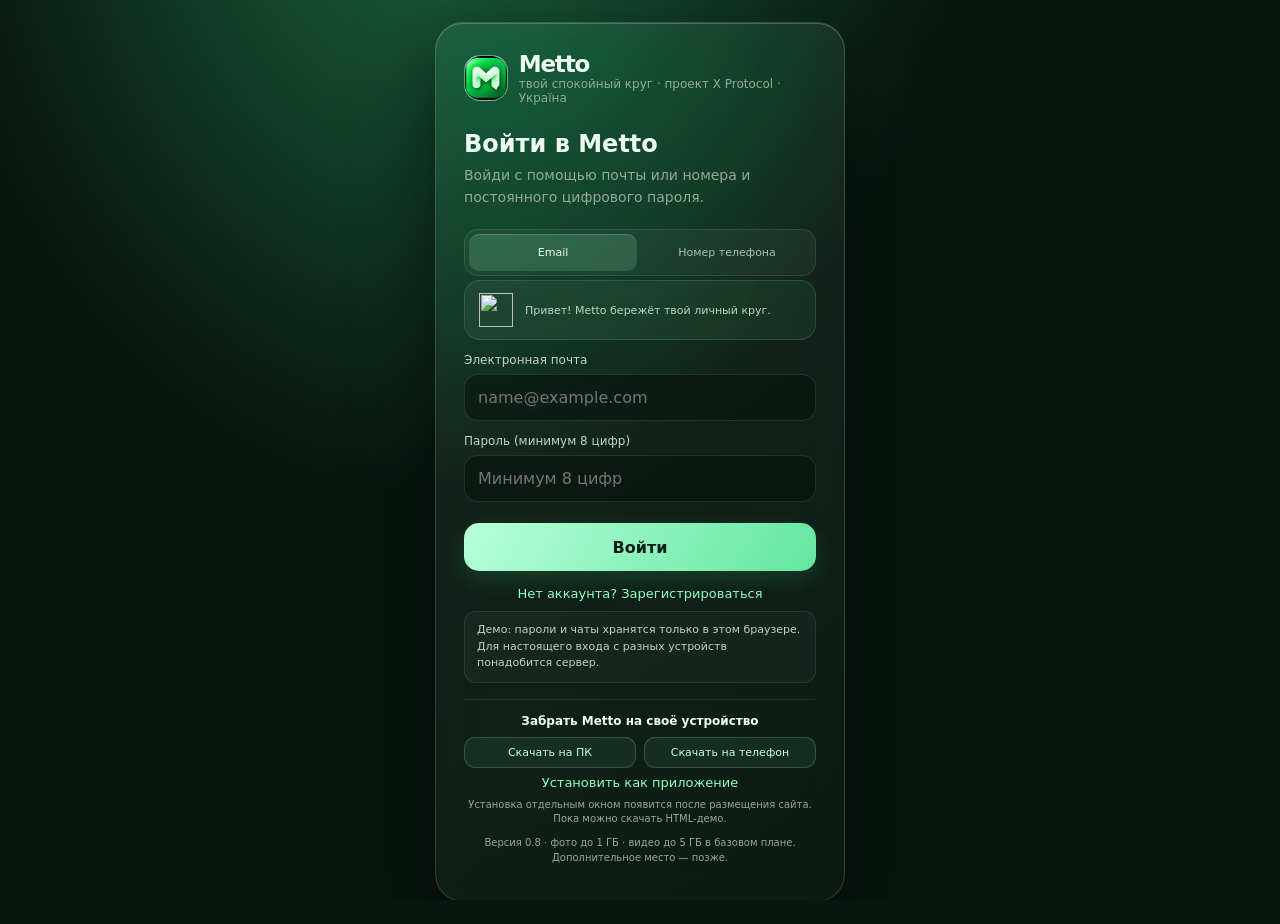
==== index.html @ 9882c4c6 "Rebrand Mello demo to Metto and add profile tools" ====
<!doctype html>
<html lang="ru"><head><meta charset="utf-8"><meta name="viewport" content="width=device-width,initial-scale=1,viewport-fit=cover"><meta name="theme-color" content="#09150f"><meta name="apple-mobile-web-app-capable" content="yes"><meta name="apple-mobile-web-app-title" content="Metto"><link rel="icon" type="image/svg+xml" href="./mello-icon.svg"><link rel="manifest" href="./mello.webmanifest"><title>Metto — прототип мессенджера</title>
<style>
:root{color-scheme:dark;--bg:#09150f;--panel:#111e19;--panel2:#17251f;--line:#ffffff16;--text:#effcf4;--muted:#93aa9a;--green:#8fffc0}*{box-sizing:border-box}body{margin:0;background:radial-gradient(ellipse at 35% -20%,#1b6845 0,transparent 44%),#09150f;color:var(--text);font-family:Inter,system-ui,-apple-system,"Segoe UI",sans-serif}button,input{font:inherit}button{color:inherit;cursor:pointer}.auth-wrap{min-height:100dvh;display:grid;place-items:center;padding:22px}.auth{width:min(100%,410px);padding:28px;border:1px solid #caffdf28;border-radius:28px;background:linear-gradient(145deg,#ffffff14,#ffffff06);box-shadow:0 25px 80px #0008,inset 0 1px #ffffff35;backdrop-filter:blur(25px)}.brand{display:flex;align-items:center;gap:11px;margin-bottom:25px}.logo{width:46px;height:46px;border-radius:16px;display:grid;place-items:center;color:#c9ffe1;font-size:25px;font-weight:900;background:linear-gradient(145deg,#a5ffd877,#196343);border:1px solid #c7ffe258;box-shadow:inset 0 1px #fff9}.brand b{font-size:23px;letter-spacing:-.05em}.brand small{display:block;color:var(--muted);font-size:12px}.auth h1{font-size:24px;margin:0 0 7px}.auth .intro{color:var(--muted);font-size:14px;line-height:1.55;margin:0 0 21px}.field{display:block;margin:13px 0}.field span{display:block;font-size:12px;color:#c0d4c7;margin-bottom:7px}.field input{width:100%;height:47px;border:1px solid #ffffff1b;border-radius:14px;background:#07110c88;padding:0 13px;color:var(--text);outline:none}.field input:focus{border-color:#8fffc078;box-shadow:0 0 0 3px #52d98e18}.primary{width:100%;height:48px;border:0;border-radius:15px;color:#082015;font-weight:750;background:linear-gradient(120deg,#b7ffda,#63e6a0);box-shadow:0 8px 22px #40d98729;margin-top:8px}.switch{border:0;background:none;color:var(--green);padding:15px 0 0;width:100%;font-size:13px}.demo-note{margin-top:17px;padding:12px;border:1px solid #ffffff12;border-radius:13px;background:#ffffff08;color:#9fb4a5;font-size:11px;line-height:1.5}.hidden{display:none!important}
.shell{width:min(100%,1380px);height:100dvh;margin:auto;display:grid;grid-template-columns:74px 340px minmax(300px,1fr);border-inline:1px solid #ffffff0b;background:#0b1712}.rail{display:flex;flex-direction:column;align-items:center;gap:10px;padding:18px 9px;border-right:1px solid var(--line);background:#0e1a15}.rail-logo{height:42px;width:42px;display:grid;place-items:center;border-radius:15px;color:#caffdf;font-size:22px;font-weight:900;background:linear-gradient(145deg,#b1ffdc59,#17603d);margin-bottom:14px}.rail-btn{width:54px;height:55px;display:grid;place-items:center;align-content:center;gap:3px;border:0;border-radius:15px;background:none;color:#82998b;font-size:20px}.rail-btn small{font-size:9px}.rail-btn.active,.rail-btn:hover{background:#b1ffdc16;color:#a9ffd0}.side{min-width:0;border-right:1px solid var(--line);display:flex;flex-direction:column;background:#111e19}.side-head{padding:18px 15px 10px;display:flex;align-items:center;justify-content:space-between}.side-head h1{font-size:20px;margin:0}.add{width:36px;height:36px;border-radius:12px;border:1px solid var(--line);background:#ffffff0b;font-size:21px;color:var(--green)}.search{margin:4px 14px 11px;height:43px;border-radius:14px;display:flex;align-items:center;gap:9px;padding:0 12px;background:#ffffff0b;border:1px solid #ffffff0d;color:#99b0a1}.search input{width:100%;border:0;outline:0;background:none;color:white;font-size:13px}.search input::placeholder{color:#84998b}.tabs{display:flex;padding:0 12px 9px;gap:4px}.tab{flex:1;border:0;border-radius:11px;background:transparent;color:#9bb0a2;padding:9px 4px;font-size:11px}.tab.active{background:#b1ffdc18;color:#c7ffe0;box-shadow:inset 0 1px #fff2}.chat-list{overflow:auto;padding:0 6px 14px;flex:1}.row{display:flex;align-items:center;gap:11px;min-height:69px;padding:8px;border-radius:14px;cursor:pointer;border:1px solid transparent}.row:hover{background:#ffffff09}.row.active{background:#1d4935;border-color:#ffffff0b}.avatar{flex:none;width:47px;height:47px;border-radius:50%;display:grid;place-items:center;font-size:22px;background:linear-gradient(140deg,var(--a),var(--b));box-shadow:inset 0 1px #ffffff66}.meta{min-width:0;flex:1}.titleline,.previewline{display:flex;justify-content:space-between;align-items:center;gap:5px}.title{font-size:13px;font-weight:680;white-space:nowrap;overflow:hidden;text-overflow:ellipsis}.time{font-size:10px;color:#899f90;flex:none}.preview{font-size:11px;color:#9bb0a2;white-space:nowrap;overflow:hidden;text-overflow:ellipsis;margin-top:5px}.badge{font-size:10px;font-weight:bold;border-radius:10px;padding:3px 6px;background:#6de6a1;color:#092016;flex:none}.pane{display:flex;flex-direction:column;min-width:0;background:radial-gradient(ellipse at 50% 0,#153a2b55,transparent 44%),#0b1712}.pane-head{height:67px;padding:0 19px;display:flex;align-items:center;justify-content:space-between;border-bottom:1px solid var(--line);background:#111e19bb}.conversation{display:flex;align-items:center;gap:11px;min-width:0}.conversation .avatar{width:39px;height:39px}.conversation strong{font-size:13px}.conversation small{display:block;margin-top:3px;color:var(--muted);font-size:11px}.head-actions{display:flex;gap:8px}.head-actions button,.back{width:35px;height:35px;border:0;border-radius:11px;background:#ffffff08;color:#b6c9bd}.back{display:none}.messages{flex:1;overflow:auto;display:flex;flex-direction:column;gap:10px;padding:18px clamp(12px,4vw,42px)}.day{text-align:center;align-self:center;padding:6px 11px;border-radius:15px;background:#1b2a23;color:#a8beaf;font-size:10px;margin:5px 0 9px}.bubble{max-width:min(78%,520px);padding:10px 12px;border-radius:16px;background:#192a22;border:1px solid #ffffff0c;color:#ebf9f0;font-size:13px;line-height:1.4;white-space:pre-wrap;overflow-wrap:anywhere}.bubble.mine{align-self:flex-end;background:#1b5037;border-color:#ffffff0c}.bubble time{display:block;text-align:right;color:#9fb7a8;font-size:9px;margin-top:4px}.composer{display:flex;align-items:center;gap:9px;padding:12px 16px calc(12px + env(safe-area-inset-bottom));border-top:1px solid var(--line);background:#111e19d9}.composer input{height:43px;flex:1;min-width:0;border-radius:14px;padding:0 14px;background:#ffffff0b;border:1px solid #ffffff14;color:white;outline:none}.send{width:43px;height:43px;border:0;border-radius:14px;background:#85f2b6;color:#082015;font-weight:bold;font-size:18px}.welcome-pane{height:100%;display:grid;place-items:center;text-align:center;color:#9bb2a2;padding:30px}.welcome-pane .big{font-size:45px;margin-bottom:10px}.welcome-pane h2{color:#eafff2;margin:0 0 7px}.welcome-pane p{max-width:320px;font-size:13px;line-height:1.55;margin:0}.modal-bg{position:fixed;inset:0;z-index:5;background:#0009;display:grid;place-items:center;padding:18px}.modal{width:min(100%,420px);max-height:82dvh;overflow:auto;padding:21px;border:1px solid #caffdf2a;border-radius:22px;background:#13221a;box-shadow:0 25px 80px #0009}.modal-top{display:flex;align-items:center;justify-content:space-between;margin-bottom:14px}.modal h2{font-size:18px;margin:0}.close{border:0;background:none;color:#a9bdb0;font-size:22px}.person{display:flex;align-items:center;gap:10px;padding:10px 4px;border-bottom:1px solid #ffffff10}.person .avatar{width:40px;height:40px}.person div:nth-child(2){flex:1}.person b{font-size:13px}.person small{display:block;color:var(--muted);font-size:10px;margin-top:3px}.person button{border:1px solid #a5f7c52c;background:#8fffc013;color:#baffd4;border-radius:10px;padding:8px 10px;font-size:11px}.toast{position:fixed;z-index:10;bottom:20px;left:50%;transform:translate(-50%,12px);opacity:0;pointer-events:none;padding:11px 16px;border:1px solid #ffffff24;border-radius:14px;background:#19402d;transition:.2s;color:#e6ffef;font-size:12px}.toast.show{opacity:1;transform:translate(-50%,0)}
@media(max-width:760px){.shell{grid-template-columns:58px minmax(0,1fr)}.rail{padding:12px 4px}.rail-btn{width:48px}.side{border-right:0}.pane{display:none;position:fixed;z-index:3;inset:0;background:#0b1712}.shell.chat-open .side,.shell.chat-open .rail{display:none}.shell.chat-open .pane{display:flex}.back{display:block}.side-head{padding-top:calc(14px + env(safe-area-inset-top))}.pane-head{padding-top:env(safe-area-inset-top);height:calc(60px + env(safe-area-inset-top))}.composer{padding-bottom:calc(12px + env(safe-area-inset-bottom))}}
@media(max-width:390px){.shell{grid-template-columns:52px minmax(0,1fr)}.rail-btn{width:43px}.tab{font-size:10px}.row{gap:8px;padding:7px}.avatar{width:43px;height:43px}}
html,body{height:100%;overflow:hidden}.shell{min-height:0;overflow:hidden}.side,.pane,.chat-list,.messages{min-height:0}.side,.pane{overflow:hidden}.messages,.chat-list{overscroll-behavior:contain}.chat-head{flex:none}body{background:radial-gradient(ellipse at 35% -20%,var(--theme-glow,#1b6845) 0,transparent 44%),#09150f}.pane{background:radial-gradient(ellipse at 50% 0,color-mix(in srgb,var(--theme-glow,#1b6845) 30%,transparent),transparent 44%),#0b1712}
.settings-modal{width:min(100%,760px);max-height:min(84dvh,720px);overflow:hidden}.settings-layout{display:grid;grid-template-columns:180px minmax(0,1fr);gap:16px;min-height:320px;max-height:calc(84dvh - 92px)}.settings-nav{display:flex;flex-direction:column;gap:5px;border-right:1px solid #ffffff12;padding-right:10px}.settings-nav button{border:1px solid transparent;border-radius:12px;padding:11px 10px;text-align:left;color:#a8beaf;background:transparent;font-size:12px}.settings-nav button.selected,.settings-nav button:hover{color:#dcffeb;background:#b6ffda16;border-color:#ffffff13}.settings-content{overflow:auto;padding:5px 8px 10px 2px}.settings-content h3{margin:2px 0 5px;font-size:17px}.setting-help{margin:0 0 15px;color:#9bb1a2;font-size:11px;line-height:1.5}.setting-row{min-height:58px;display:flex;align-items:center;gap:12px;padding:10px 2px;border-bottom:1px solid #ffffff12}.setting-row>div:not(.avatar){flex:1;min-width:0}.setting-row b{display:block;font-size:12px;font-weight:600}.setting-row small{display:block;color:#96ad9d;font-size:10px;margin-top:4px;overflow-wrap:anywhere}.setting-action{border:1px solid #b2ffce30;border-radius:11px;padding:8px 11px;background:#8fffc012;color:#c6ffdd;font-size:11px}.status-pill{border-radius:12px;background:#ffffff0c;color:#c4e6d0;padding:7px 9px;font-size:10px}.switch-control{width:39px;height:23px;flex:none;border:1px solid #ffffff2b;border-radius:20px;background:#ffffff12;padding:2px;text-align:left}.switch-control i{display:block;width:17px;height:17px;border-radius:50%;background:#9bb1a2;transition:.18s}.switch-control.on{background:#50d98955;border-color:#86ffb8aa}.switch-control.on i{transform:translateX(15px);background:#baffd4}.theme-cards{display:flex;gap:8px;margin:14px 0}.theme-card{flex:1;min-height:64px;border:1px solid #ffffff17;border-radius:13px;background:#ffffff09;color:#c0d4c7;font-size:11px}.theme-card i{display:block;width:20px;height:20px;border-radius:50%;margin:0 auto 6px;box-shadow:0 0 18px currentColor}.theme-card.chosen{border-color:#b7ffda70;background:#b7ffda12;color:#e4ffed}.rail-logo{background:linear-gradient(145deg,#b1ffdc22,#17603d)}
@media(max-width:580px){.settings-modal{padding:16px}.settings-layout{grid-template-columns:1fr;gap:9px;min-height:0;max-height:calc(84dvh - 80px)}.settings-nav{flex-direction:row;overflow:auto;border-right:0;border-bottom:1px solid #ffffff12;padding:0 0 8px}.settings-nav button{white-space:nowrap;padding:9px}.settings-content{min-height:230px}.theme-cards{gap:5px}.theme-card{font-size:10px}}
.pane-head{height:60px;flex:none;margin:10px 15px 0;padding:0 13px;border:1px solid #ffffff20;border-radius:20px;background:linear-gradient(120deg,#ffffff17,#ffffff08);box-shadow:inset 0 1px #ffffff25;backdrop-filter:blur(22px);-webkit-backdrop-filter:blur(22px)}.composer{margin:8px 15px calc(11px + env(safe-area-inset-bottom));padding:7px 8px;border:1px solid #ffffff20;border-radius:22px;background:linear-gradient(120deg,#ffffff16,#ffffff08);box-shadow:inset 0 1px #ffffff23,0 10px 24px #0002;backdrop-filter:blur(22px);-webkit-backdrop-filter:blur(22px)}.composer input{height:39px;border:0;background:transparent;padding:0 12px}.send{width:39px;height:39px;border-radius:15px}.pane{position:relative}.profile-drawer{position:absolute;z-index:6;right:0;top:0;bottom:0;width:min(350px,88%);display:flex;flex-direction:column;overflow:hidden;border-left:1px solid #ffffff25;background:linear-gradient(150deg,#26332fef,#17241ff5 52%,#101b17f7);box-shadow:-22px 0 55px #0007;backdrop-filter:blur(28px) saturate(145%);-webkit-backdrop-filter:blur(28px) saturate(145%);transform:translateX(105%);transition:transform .24s ease}.profile-drawer.open{transform:translateX(0)}.drawer-top{display:flex;justify-content:flex-end;padding:13px 14px 2px}.drawer-close{width:34px;height:34px;border:0;border-radius:12px;background:#ffffff10;color:#e6f6eb;font-size:20px}.drawer-person{text-align:center;padding:1px 20px 17px}.drawer-person .avatar{width:84px;height:84px;margin:0 auto 12px;font-size:34px}.drawer-person h2{margin:0;font-size:19px}.drawer-person p{color:#98b1a2;font-size:12px;margin:5px 0 0}.drawer-actions{display:grid;grid-template-columns:repeat(3,1fr);gap:8px;padding:0 14px 17px}.drawer-actions button{min-height:57px;border:1px solid #ffffff0d;border-radius:15px;background:#ffffff0b;color:#caffdf;font-size:17px}.drawer-actions small{display:block;color:#e2f3e8;font-size:10px;margin-top:4px}.drawer-section{padding:13px 17px;border-top:7px solid #ffffff08}.drawer-section h3{font-size:10px;text-transform:uppercase;letter-spacing:.08em;color:#94ab9d;margin:0 0 10px}.drawer-info{display:flex;align-items:center;gap:12px;padding:7px 0;color:#c7dacf;font-size:12px}.drawer-info i{font-style:normal;color:#9fffc5;font-size:17px;width:22px;text-align:center}.drawer-members{overflow:auto;flex:1}.drawer-member{display:flex;align-items:center;gap:10px;padding:8px 0}.drawer-member .avatar{width:39px;height:39px;font-size:17px}.drawer-member b{font-size:11px}.drawer-member small{display:block;font-size:10px;color:#94ab9d;margin-top:3px}.drawer-add{border:1px solid #a8ffce28;border-radius:12px;background:#91ffbf12;color:#c9ffdd;padding:8px 10px;font-size:11px}
.pane-head,.composer{width:min(calc(100% - 30px),900px);align-self:center}
@media(max-width:760px){.pane-head{width:calc(100% - 18px);height:calc(60px + env(safe-area-inset-top));margin:0 auto;padding-top:env(safe-area-inset-top);border-radius:0 0 18px 18px}.composer{width:calc(100% - 20px);margin:8px auto calc(12px + env(safe-area-inset-bottom))}.profile-drawer{width:min(360px,92vw);padding-top:env(safe-area-inset-top)}}
:root{--glass-alpha:.12;--glass-blur:22px}.pane-head,.composer,.search,.auth,.profile-drawer,.modal{backdrop-filter:blur(var(--glass-blur)) saturate(145%);-webkit-backdrop-filter:blur(var(--glass-blur)) saturate(145%)}.pane-head,.composer{background:linear-gradient(120deg,rgba(255,255,255,calc(var(--glass-alpha)*1.25)),rgba(255,255,255,calc(var(--glass-alpha)*.5)))}.search{background:rgba(255,255,255,var(--glass-alpha))}.device-downloads{margin-top:16px;padding-top:14px;border-top:1px solid #ffffff16;text-align:center}.device-downloads>b{display:block;font-size:12px;margin-bottom:9px}.device-downloads>div{display:flex;justify-content:center;gap:8px}.device-downloads>div button{flex:1}.device-downloads>small{display:block;margin-top:7px;color:#95aa9b;font-size:10px;line-height:1.45}.device-downloads .switch{padding:7px 0 0}.download-shortcuts{display:flex;gap:8px;margin:14px 0}.download-shortcuts button{flex:1}
.composer-tools{display:flex;align-items:center;gap:5px}.composer-tool{width:35px;height:35px;border:0;border-radius:12px;background:transparent;color:#b8d4c2;font-size:20px}.composer-tool:hover{background:#ffffff12}.emoji-picker{position:absolute;z-index:8;right:20px;bottom:72px;width:min(340px,calc(100% - 28px));max-height:310px;overflow:auto;padding:14px;border:1px solid #ffffff27;border-radius:20px;background:linear-gradient(145deg,#253730f2,#12211bf5);box-shadow:0 20px 55px #0009;backdrop-filter:blur(28px)}.picker-title{font-size:12px;color:#c9ffdc;margin-bottom:10px}.picker-grid{display:grid;grid-template-columns:repeat(6,1fr);gap:6px}.picker-grid button{min-height:38px;border:1px solid #ffffff10;border-radius:11px;background:#ffffff08;font-size:21px}.sticker-option{font-size:29px!important}.gif-option{font-size:10px!important;color:#eafff1}.gif-shimmer{display:inline-block;padding:4px 7px;border-radius:7px;background:linear-gradient(90deg,#6c39a5,#e674a4,#68c8a1);background-size:200% 100%;animation:gifGlow 1.4s linear infinite}@keyframes gifGlow{to{background-position:-200% 0}}.bubble-media{padding:7px;max-width:min(78%,420px)}.bubble-media img,.bubble-media video{display:block;max-width:100%;max-height:360px;border-radius:12px;object-fit:contain}.media-caption{display:block;font-size:10px;color:#b7cdbd;margin:5px 3px 1px;overflow-wrap:anywhere}.bubble-sticker{font-size:58px;line-height:1.05;background:transparent!important;border:0!important;box-shadow:none}.bubble-gif{min-width:150px;text-align:center}.version-pill{margin-left:auto;padding:5px 8px;border-radius:9px;border:1px solid #ffffff17;background:#ffffff08;color:#9fb7a8;font-size:10px}.light-theme .composer-tool{color:#486650}.light-theme .emoji-picker{background:linear-gradient(145deg,#fffffffa,#e9f5edfa);border-color:#46634a32}.light-theme .picker-title{color:#31563a}.light-theme .picker-grid button{background:#ffffffb8;border-color:#617c6520}.light-theme .media-caption{color:#627c68}.basic-limits{font-size:10px;line-height:1.5;color:#93aa9a;margin:8px 0}.light-theme .basic-limits{color:#607967}.profile-video-label{display:block;margin:9px 0 14px;color:#baffd4;font-size:11px;cursor:pointer}.media-placeholder{padding:18px 12px;border-radius:12px;background:#ffffff0b;color:#b9d2c2;font-size:12px}.light-theme .media-placeholder{background:#e5f0e8;color:#45604c}.version-badge{display:inline-block;margin:5px auto 0;padding:4px 8px;border-radius:9px;color:#a9c2b2;background:#ffffff09;font-size:10px}
.creator-divider{height:1px;background:#ffffff18;margin:12px 0}.creator-fields{display:flex;gap:7px}.creator-fields input{min-width:0;height:35px;border:1px solid #ffffff1c;border-radius:10px;background:#ffffff0b;color:#effcf4;padding:0 9px}.creator-fields input:first-child{width:54px;text-align:center;font-size:20px}.creator-fields input:nth-child(2){flex:1}.creator-actions{display:flex;gap:7px;margin-top:8px}.creator-actions button{flex:1;min-height:34px;border:1px solid #a8ffce27;border-radius:10px;background:#8fffc013;color:#caffdd;font-size:10px}.creator-note{display:block;color:#94aa9b;font-size:9px;line-height:1.4;margin-top:7px}.bubble-sticker-image,.bubble-gif{background:transparent!important;border:0!important;box-shadow:none!important;padding:3px}.bubble-sticker-image img{max-width:220px!important;max-height:220px!important}.bubble-gif img{width:min(260px,100%);border-radius:14px}.light-theme .creator-fields input{background:#ffffffcf;color:#263e2c;border-color:#54765d33}.light-theme .creator-actions button{background:#e2f2e7;color:#31553b;border-color:#9ab9a1}
:root[data-theme="light"]{color-scheme:light;--text:#1d3026;--muted:#5e7968;--line:#243c2b20;--bg:#edf7f0}.light-theme body{color:#1d3026;background:radial-gradient(ellipse at 35% -20%,#d1f1dc 0,transparent 44%),#edf7f0}.light-theme .shell{background:#eff8f2;border-color:#34584220}.light-theme .rail{background:#e7f2eb;border-color:#34584220}.light-theme .side{background:#f1f8f3;border-color:#34584220}.light-theme .pane{background:radial-gradient(ellipse at 50% 0,#d8efe0 0,transparent 44%),#edf6f0}.light-theme .pane-head,.light-theme .composer,.light-theme .search{background:rgba(255,255,255,calc(var(--glass-alpha)*4 + .45));border-color:#395a442b;box-shadow:inset 0 1px #fff9,0 8px 24px #45624d12}.light-theme .search input,.light-theme .composer input{color:#23392b}.light-theme .search input::placeholder,.light-theme .composer input::placeholder{color:#728a79}.light-theme .row:hover{background:#dceee2}.light-theme .row.active{background:#d2ead9;border-color:#9dbda6}.light-theme .title,.light-theme .welcome-pane h2{color:#21382a}.light-theme .preview,.light-theme .time,.light-theme .welcome-pane{color:#6d8675}.light-theme .bubble{color:#263c2e;background:#e3eee7;border-color:#bdcfc3}.light-theme .bubble.mine{background:#cbead5}.light-theme .day{background:#dcece2;color:#52705d}.light-theme .modal,.light-theme .auth,.light-theme .profile-drawer{color:#24392b;background:linear-gradient(145deg,#ffffffef,#edf7f1f5);border-color:#47725535}.light-theme .modal .close,.light-theme .drawer-close{color:#355440}.light-theme .setting-help,.light-theme .settings-nav button,.light-theme .drawer-person p,.light-theme .drawer-member small,.light-theme .drawer-info{color:#56715e}.light-theme .settings-nav button.selected{color:#21432e;background:#d7edde}.light-theme .setting-row{border-color:#294f351b}.light-theme .drawer-section{border-color:#51775b19}.light-theme .drawer-actions button{color:#31553b;background:#e2f1e6;border-color:#b6cdbb}
.range-row{display:block;margin:18px 2px}.range-row span{display:flex;justify-content:space-between;color:#cfe5d5;font-size:11px;margin-bottom:9px}.range-row b{color:var(--green)}.range-row input{width:100%;accent-color:var(--green)}.light-theme .range-row span{color:#3d5a46}.light-theme .device-downloads{border-color:#385f4425}.light-theme .device-downloads>small{color:#65806c}.auth-wrap{overflow-y:auto;overscroll-behavior:contain}
.rail-logo{padding:0;overflow:hidden;border:1px solid #b1ffdc55;cursor:pointer}.rail-logo img{width:100%;height:100%;object-fit:cover;border-radius:inherit}.modal{background:linear-gradient(145deg,#ffffff1e,#13231cdd 55%,#0c1913ed);backdrop-filter:blur(28px) saturate(145%);-webkit-backdrop-filter:blur(28px) saturate(145%);box-shadow:0 22px 70px #000b,inset 0 1px #ffffff35}.quick-row{display:flex;align-items:center;justify-content:space-between;gap:10px;padding:13px 2px;border-bottom:1px solid #ffffff12;font-size:13px}.quick-row button{border:1px solid #ffffff20;border-radius:11px;background:#ffffff10;padding:8px 10px;color:#bdffda;font-size:11px}.conversation{cursor:pointer;border-radius:12px;padding:4px}.conversation:hover{background:#ffffff0b}
</style><link rel="stylesheet" href="./animations.css">
</head><body>
<section id="authView" class="auth-wrap"><form id="authForm" class="auth"><div class="brand"><div class="logo">M</div><div><b>Metto</b><small>твой спокойный круг · проект X Protocol · Україна</small></div></div><h1 id="authTitle">Войти в Metto</h1><p class="intro" id="authIntro">Войди в свой аккаунт, чтобы открыть список чатов.</p><div id="nameField" class="field hidden"><span>Как тебя зовут?</span><input id="nameInput" autocomplete="name" placeholder="Например, Алекс"></div><label class="field"><span>Электронная почта</span><input id="emailInput" type="email" autocomplete="email" required placeholder="name@example.com"></label><label class="field"><span>Пароль (минимум 8 цифр)</span><input id="passwordInput" type="password" minlength="8" pattern="[0-9]{8,}" inputmode="numeric" autocomplete="current-password" required placeholder="Минимум 8 цифр"></label><button class="primary" id="authSubmit">Войти</button><button class="switch" type="button" id="switchAuth">Нет аккаунта? Зарегистрироваться</button><div id="demo-note" class="demo-note">Войди с постоянным паролем из 8 или более цифр. Аккаунт хранится только в этом браузере.</div><div class="device-downloads"><b>Забрать Metto на своё устройство</b><div><button type="button" class="setting-action" id="downloadPC">Скачать на ПК</button><button type="button" class="setting-action" id="downloadPhone">Скачать на телефон</button></div><button type="button" class="switch" id="installApp">Установить как приложение</button><small>Установка отдельным окном появится после размещения сайта. Пока можно скачать HTML-демо.</small></div></form></section>
<main id="appView" class="shell hidden"><aside class="rail"><button class="rail-logo" id="railProfile" title="Открыть профиль">M</button><button class="rail-btn active" title="Чаты">◉<small>Чаты</small></button><button class="rail-btn" data-toast="Каналы появятся в следующих версиях" title="Каналы">▰<small>Каналы</small></button><button class="rail-btn" data-toast="Звонки появятся в следующих версиях" title="Звонки">⌕<small>Позже</small></button><button class="rail-btn" id="earningsBtn" title="Заработок">◈<small>Заработок</small></button><button class="rail-btn" id="settingsBtn" title="Настройки">⚙<small>Настройки</small></button><button class="rail-btn" id="profileBtn" title="Профиль">♙<small>Профиль</small></button><button class="rail-btn" id="logout" title="Выйти">⇥<small>Выход</small></button></aside>
<section class="side"><header class="side-head"><h1>Чаты</h1><button id="newChat" class="add" aria-label="Найти людей">＋</button></header><label class="search">⌕<input id="filterInput" placeholder="Чаты или @юзернейм" type="search"></label><div class="tabs"><button class="tab active" data-filter="all">Все</button><button class="tab" data-filter="personal">Личные</button><button class="tab" data-filter="groups">Группы</button></div><div class="chat-list" id="chatList"></div></section>
<section class="pane" id="pane"><div class="welcome-pane" id="welcome"><div><div class="big">✧</div><h2>Добро пожаловать, <span id="welcomeName"></span></h2><p>Выбери чат слева или найди людей, чтобы начать новый разговор. Здесь нет ботов — только демонстрационные профили.</p></div></div><header class="pane-head hidden" id="chatHead"><button class="back" id="backBtn">‹</button><button class="conversation" id="conversationHead" style="border:0;background:none;text-align:left;color:inherit;cursor:pointer"></button><div class="head-actions"><button data-toast="Звонки пока доступны только в макете">⌕</button><button id="quickSettings" aria-label="Быстрые настройки">⋮</button></div></header><div class="messages hidden" id="messages"></div><form class="composer hidden" id="composer"><input id="messageInput" placeholder="Написать сообщение…" autocomplete="off"><button class="send" aria-label="Отправить">➤</button></form><aside class="profile-drawer" id="profileDrawer" aria-label="Профиль собеседника"></aside></section></main><div id="modalHost"></div><div id="toast" class="toast"></div>
<script>
const defaultPeople=[{id:'p_masha',name:'Маша',username:'@masha_green',emoji:'🌷',a:'#d98ca9',b:'#753c67'},{id:'p_ilya',name:'Илья',username:'@ilya_m',emoji:'🧑🏻‍💻',a:'#71c8a0',b:'#286348'},{id:'p_liza',name:'Лиза',username:'@liza_blue',emoji:'🦋',a:'#91b9ef',b:'#6847a0'},{id:'p_danya',name:'Даня',username:'@danya_space',emoji:'🧑🏻‍🚀',a:'#88c7dc',b:'#365985'},{id:'p_sasha',name:'Саша',username:'@sasha_weekend',emoji:'🏕️',a:'#e5b568',b:'#277763'},{id:'p_katya',name:'Катя',username:'@katya_sun',emoji:'🌼',a:'#e6cd75',b:'#b56765'}];let isRegister=false,current=null,filter='all',search='';let account=null, chats=[];
const $=s=>document.querySelector(s);function read(){try{account=JSON.parse(localStorage.getItem('mello.account')||'null');chats=JSON.parse(localStorage.getItem('mello.chats')||'[]');if(account&&!account.email&&!account.phone)account=null}catch{account=null;chats=[]}}
function save(){localStorage.setItem('mello.account',JSON.stringify(account));localStorage.setItem('mello.chats',JSON.stringify(chats))}function person(id){return defaultPeople.find(p=>p.id===id)||{id,name:'Участник',emoji:'🙂',a:'#77cfa0',b:'#32664c'}}function timeNow(){return new Intl.DateTimeFormat('ru',{hour:'2-digit',minute:'2-digit'}).format(new Date())}function toast(s){const t=$('#toast');t.textContent=s;t.classList.add('show');clearTimeout(toast.timer);toast.timer=setTimeout(()=>t.classList.remove('show'),2200)}
function authMode(reg){isRegister=reg;$('#authTitle').textContent=reg?'Создать аккаунт':'Войти в Metto';$('#authIntro').textContent=reg?'Зарегистрируйся, чтобы открыть свой список чатов.':'Войди в свой аккаунт, чтобы открыть список чатов.';$('#nameField').classList.toggle('hidden',!reg);$('#nameInput').required=reg;$('#passwordInput').autocomplete=reg?'new-password':'current-password';$('#authSubmit').textContent=reg?'Зарегистрироваться':'Войти';$('#switchAuth').textContent=reg?'Уже есть аккаунт? Войти':'Нет аккаунта? Зарегистрироваться'}
$('#switchAuth').onclick=()=>authMode(!isRegister);$('#authForm').onsubmit=e=>{e.preventDefault();const email=$('#emailInput').value.trim().toLowerCase(),pass=$('#passwordInput').value;let saved;try{saved=JSON.parse(localStorage.getItem('mello.account')||'null')}catch{}if(isRegister){const name=$('#nameInput').value.trim(),common=['password123','qwerty12345','1234567890','mello123456','letmein1234'];if(!name){toast('Введи имя');return}if(pass.length<10||!/[a-z]/.test(pass)||!/[A-Z]/.test(pass)||!/[0-9]/.test(pass)||!/[!@#$%^&*()_+\-=]/.test(pass)||common.includes(pass.toLowerCase())){toast('Пароль слишком простой: нужно 10+ знаков, большие и маленькие буквы, цифра и символ');return}if(saved&&saved.email===email){toast('Этот аккаунт уже есть на устройстве');return}if(saved&&saved.password===pass){toast('Этот пароль уже используется в этом браузере. Придумай другой');return}account={email,name,username:'@'+email.split('@')[0].replace(/[^a-zA-Z0-9_]/g,'').slice(0,20),password:pass,avatar:''};chats=[];save();enter()}else{if(!saved||saved.email!==email||saved.password!==pass){toast('Аккаунт не найден на этом устройстве. Зарегистрируйся здесь.');return}account=saved;read();enter()}};
function enter(){read();$('#authView').classList.add('hidden');$('#appView').classList.remove('hidden');$('#welcomeName').textContent=account.name;updateSelfAvatar();renderChats()}
function updateSelfAvatar(){const el=$('#railProfile');if(!el||!account)return;el.innerHTML=account.avatar?`<img src="${account.avatar}" alt="Аватар профиля">`:esc((account.name||'M').trim().charAt(0).toUpperCase())}
function leave(){current=null;$('#appView').classList.add('hidden');$('#authView').classList.remove('hidden');$('#passwordInput').value='';authMode(false)}$('#logout').onclick=leave;
function renderChats(){const list=$('#chatList');let filtered=chats.map(c=>({...c,p:person(c.personId)})).filter(c=>(filter==='all'||c.type===filter)&&(!search||(c.p.name+' '+(c.p.username||'')+' '+(c.title||'')+' '+(c.messages.at(-1)?.text||'')).toLocaleLowerCase('ru').includes(search)));list.innerHTML=filtered.length?filtered.map(c=>`<article class="row ${current===c.id?'active':''}" data-chat="${c.id}"><div class="avatar" style="--a:${c.p.a};--b:${c.p.b}">${c.p.emoji}</div><div class="meta"><div class="titleline"><span class="title">${esc(c.title||c.p.name)}</span><time class="time">${c.messages.at(-1)?.time||''}</time></div><div class="previewline"><span class="preview">${esc(c.messages.at(-1)?.text||'Начни разговор')}</span></div></div></article>`).join(''):'<div style="padding:25px 12px;color:#93aa9a;font-size:12px;text-align:center">Чатов пока нет.<br>Нажми ＋, чтобы найти людей.</div>';list.querySelectorAll('[data-chat]').forEach(el=>el.onclick=()=>openChat(el.dataset.chat))}
function esc(s){return String(s).replace(/[&<>"']/g,ch=>({'&':'&amp;','<':'&lt;','>':'&gt;','"':'&quot;',"'":'&#39;'}[ch]))}
function openChat(id){current=id;renderChats();$('#welcome').classList.add('hidden');$('#chatHead').classList.remove('hidden');$('#messages').classList.remove('hidden');$('#composer').classList.remove('hidden');const c=chats.find(x=>x.id===id),p=person(c.personId);$('#conversationHead').innerHTML=`<div class="avatar" style="--a:${p.a};--b:${p.b}">${p.emoji}</div><div><strong>${esc(c.title||p.name)}</strong><small>${c.type==='groups'?'группа · демо':esc(p.username||'профиль Metto')}</small></div>`;document.querySelectorAll('.bubble').forEach(x=>x.remove());const box=$('#messages');box.innerHTML='<div class="day">Сегодня</div>'+c.messages.map(m=>`<div class="bubble ${m.mine?'mine':''}">${esc(m.text)}<time>${esc(m.time)}</time></div>`).join('');box.scrollTop=box.scrollHeight;$('#appView').classList.add('chat-open')}
$('#backBtn').onclick=()=>{$('#appView').classList.remove('chat-open');current=null;renderChats()};$('#composer').onsubmit=e=>{e.preventDefault();const input=$('#messageInput'),text=input.value.trim();if(!text||!current)return;const c=chats.find(x=>x.id===current);c.messages.push({text,time:timeNow(),mine:true});save();input.value='';openChat(current)};
function startChat(pid){let c=chats.find(x=>x.personId===pid);if(!c){c={id:'c_'+Date.now()+'_'+Math.random().toString(16).slice(2),personId:pid,type:'personal',messages:[]};chats.unshift(c);save()}$('#modalHost').innerHTML='';renderChats();openChat(c.id)}
function showPeople(){const existing=new Set(chats.map(c=>c.personId));$('#modalHost').innerHTML=`<div class="modal-bg" id="modalBg"><section class="modal"><div class="modal-top"><h2>Найти людей</h2><button class="close" id="closeModal">×</button></div><p style="margin:0 0 10px;color:#94aa9b;font-size:11px">Демо-профили для проверки прототипа. Реальный поиск пользователей подключается к серверу.</p>${defaultPeople.map(p=>`<div class="person"><div class="avatar" style="--a:${p.a};--b:${p.b}">${p.emoji}</div><div><b>${p.name}</b><small>пользователь Metto · пример</small></div><button data-person="${p.id}">${existing.has(p.id)?'Открыть чат':'Написать'}</button></div>`).join('')}</section></div>`;$('#closeModal').onclick=()=>$('#modalHost').innerHTML='';$('#modalBg').onclick=e=>{if(e.target.id==='modalBg')$('#modalHost').innerHTML=''};document.querySelectorAll('[data-person]').forEach(b=>b.onclick=()=>startChat(b.dataset.person))}
function showProfile(){const face=account.avatar?`<img src="${account.avatar}" style="width:100%;height:100%;object-fit:cover;border-radius:50%">`:'🙂';$('#modalHost').innerHTML=`<div class="modal-bg" id="profileBg"><form class="modal" id="profileForm"><div class="modal-top"><h2>Мой профиль</h2><button type="button" class="close" id="closeProfile">×</button></div><div style="display:flex;align-items:center;gap:14px;margin:4px 0 16px"><div id="avatarPreview" class="avatar" style="width:64px;height:64px;--a:#70e8ab;--b:#18714b">${face}</div><label style="font-size:12px;color:#baffd4;cursor:pointer">Добавить или сменить аватар<input id="avatarFile" type="file" accept="image/*" hidden></label></div><label class="field"><span>Имя</span><input id="profileName" value="${esc(account.name)}" maxlength="32" required></label><label class="field"><span>Юзернейм</span><input id="profileUsername" value="${esc(account.username||'@user')}" maxlength="24" required placeholder="@username"></label><label class="field"><span>Электронная почта</span><input value="${esc(account.email||'')}" disabled></label><button class="primary">Сохранить профиль</button></form></div>`;$('#closeProfile').onclick=()=>$('#modalHost').innerHTML='';$('#profileBg').onclick=e=>{if(e.target.id==='profileBg')$('#modalHost').innerHTML=''};$('#avatarFile').onchange=e=>{const file=e.target.files[0];if(!file)return;if(file.size>2*1024*1024){toast('Выбери изображение до 2 МБ');e.target.value='';return}const reader=new FileReader();reader.onload=()=>{$('#avatarPreview').innerHTML=`<img src="${reader.result}" style="width:100%;height:100%;object-fit:cover;border-radius:50%">`;$('#avatarPreview').dataset.image=reader.result};reader.readAsDataURL(file)};$('#profileForm').onsubmit=e=>{e.preventDefault();const name=$('#profileName').value.trim(),username=$('#profileUsername').value.trim().replace(/^@*/,'');if(!/^[a-zA-Z0-9_]{3,20}$/.test(username)){toast('Юзернейм: 3–20 латинских букв, цифр или _');return}account.name=name;account.username='@'+username;account.avatar=$('#avatarPreview').dataset.image||account.avatar||'';save();$('#welcomeName').textContent=name;updateSelfAvatar();$('#modalHost').innerHTML='';toast('Профиль сохранён на этом устройстве')}}
$('#profileBtn').onclick=showProfile;
$('#railProfile').onclick=showProfile;
function showContact(){if(!current)return;const c=chats.find(x=>x.id===current),p=person(c.personId),members=[...new Set([...(c.memberIds||[c.personId]),c.personId])];$('#profileDrawer').innerHTML=`<div class="drawer-top"><button type="button" class="drawer-close" id="closeDrawer" aria-label="Закрыть">×</button></div><div class="drawer-person"><div class="avatar" style="--a:${p.a};--b:${p.b}">${p.emoji}</div><h2>${esc(c.title||p.name)}</h2><p>${esc(p.username||'@mello_user')} · демо</p></div><div class="drawer-actions"><button id="drawerMute">${c.muted?'♩':'♫'}<small>Звук ${c.muted?'выкл.':'вкл.'}</small></button><button id="drawerSettings">⚙<small>Настроить</small></button><button id="drawerMessage">✉<small>К сообщению</small></button></div><section class="drawer-section"><h3>Материалы беседы</h3><div class="drawer-info"><i>▧</i>Фотографии <span style="margin-left:auto;color:#9ab0a1">0</span></div><div class="drawer-info"><i>↗</i>Ссылки <span style="margin-left:auto;color:#9ab0a1">0</span></div><div class="drawer-info"><i>◖</i>Голосовые <span style="margin-left:auto;color:#9ab0a1">0</span></div></section><section class="drawer-section drawer-members"><h3>Участники · ${members.length+1}</h3><div class="drawer-member"><div class="avatar" style="--a:#70e8ab;--b:#18714b">${account.avatar?`<img src="${account.avatar}" style="width:100%;height:100%;object-fit:cover;border-radius:50%">`:esc((account.name||'M').charAt(0))}</div><div><b>${esc(account.name)}</b><small>это ты</small></div></div>${members.map(id=>{const m=person(id);return `<div class="drawer-member"><div class="avatar" style="--a:${m.a};--b:${m.b}">${m.emoji}</div><div><b>${esc(m.name)}</b><small>${esc(m.username||'@mello_user')}</small></div></div>`}).join('')}<button class="drawer-add" id="drawerAdd">＋ Добавить участника</button></section>`;$('#profileDrawer').classList.add('open');$('#profileDrawer').setAttribute('aria-hidden','false');$('#closeDrawer').onclick=e=>{e.preventDefault();e.stopPropagation();const drawer=$('#profileDrawer');drawer.classList.remove('open');drawer.setAttribute('aria-hidden','true');};$('#drawerMute').onclick=()=>{c.muted=!c.muted;save();showContact()};$('#drawerSettings').onclick=showChatSettings;$('#drawerMessage').onclick=()=>{$('#profileDrawer').classList.remove('open');$('#messageInput').focus()};$('#drawerAdd').onclick=showAddMember}
function showAddMember(){if(!current)return;const c=chats.find(x=>x.id===current),members=new Set(c.memberIds||[c.personId]);$('#modalHost').innerHTML=`<div class="modal-bg" id="addMemberBg"><section class="modal"><div class="modal-top"><h2>Добавить участника</h2><button class="close" id="closeAddMember">×</button></div><p class="setting-help">Демо-профили для проверки группового чата.</p>${defaultPeople.filter(p=>!members.has(p.id)).map(p=>`<div class="person"><div class="avatar" style="--a:${p.a};--b:${p.b}">${p.emoji}</div><div><b>${p.name}</b><small>${p.username} · пример</small></div><button data-add-member="${p.id}">Добавить</button></div>`).join('')||'<p class="setting-help">Все демо-участники уже добавлены.</p>'}</section></div>`;$('#closeAddMember').onclick=()=>$('#modalHost').innerHTML='';document.querySelectorAll('[data-add-member]').forEach(b=>b.onclick=()=>{c.memberIds=[...members,b.dataset.addMember];c.type='groups';c.title=c.title||`${person(c.personId).name} и друзья`;save();$('#modalHost').innerHTML='';openChat(c.id);showContact()})}
function showChatSettings(){if(!current)return;const c=chats.find(x=>x.id===current);$('#modalHost').innerHTML=`<div class="modal-bg" id="settingsBg"><section class="modal"><div class="modal-top"><h2>Быстрые настройки</h2><button class="close" id="closeSettings">×</button></div><div class="quick-row"><span>Уведомления</span><button id="muteToggle">${c.muted?'Выключены':'Включены'}</button></div><div class="quick-row"><span>История сообщений</span><button id="clearHistory">Очистить</button></div><p style="color:#879d8f;font-size:10px;line-height:1.5;margin:14px 0 0">Настройки действуют только в этом локальном прототипе.</p></section></div>`;$('#closeSettings').onclick=()=>$('#modalHost').innerHTML='';$('#settingsBg').onclick=e=>{if(e.target.id==='settingsBg')$('#modalHost').innerHTML=''};$('#muteToggle').onclick=()=>{c.muted=!c.muted;save();showChatSettings()};$('#clearHistory').onclick=()=>{c.messages=[];save();$('#modalHost').innerHTML='';openChat(c.id);toast('История этого демо-чата очищена')}}
$('#conversationHead').onclick=showContact;$('#quickSettings').onclick=showChatSettings;
let appSettings={theme:'emerald',sounds:true,preview:true,online:true,read:true,glass:12,blur:22};try{appSettings={...appSettings,...JSON.parse(localStorage.getItem('mello.settings')||'{}')}}catch{}function saveSettings(){localStorage.setItem('mello.settings',JSON.stringify(appSettings))}function applyTheme(){const themes={emerald:['#8fffc0','#1b6845'],blue:['#9bd9ff','#285f86'],violet:['#e0b4ff','#754694'],light:['#46a873','#d9f1e0']};const [accent,glow]=themes[appSettings.theme]||themes.emerald;document.documentElement.style.setProperty('--green',accent);document.documentElement.style.setProperty('--theme-glow',glow);document.documentElement.style.setProperty('--glass-alpha',String((appSettings.glass??12)/100));document.documentElement.style.setProperty('--glass-blur',`${appSettings.blur??22}px`);document.documentElement.dataset.theme=appSettings.theme;document.documentElement.classList.toggle('light-theme',appSettings.theme==='light')}applyTheme();
function showAppSettings(section='profile'){const sections=[['profile','Профиль'],['look','Внешний вид'],['alerts','Уведомления'],['privacy','Приватность'],['storage','Данные и память']];$('#modalHost').innerHTML=`<div class="modal-bg" id="appSettingsBg"><section class="modal settings-modal"><div class="modal-top"><div><h2>Настройки Metto</h2><small style="color:#9bb1a2">Настрой приложение под себя</small></div><button class="close" id="closeAppSettings">×</button></div><div class="settings-layout"><nav class="settings-nav">${sections.map(([id,label])=>`<button data-settings-section="${id}" class="${id===section?'selected':''}">${label}</button>`).join('')}</nav><div id="settingsContent" class="settings-content"></div></div></section></div>`;function renderSection(id){document.querySelectorAll('[data-settings-section]').forEach(b=>b.classList.toggle('selected',b.dataset.settingsSection===id));const content=$('#settingsContent');if(id==='profile')content.innerHTML=`<h3>Твой профиль</h3><p class="setting-help">Имя и аватар видны людям, с которыми ты общаешься.</p><div class="setting-row"><div class="avatar" style="--a:#70e8ab;--b:#18714b">${account.avatar?`<img src="${account.avatar}" style="width:100%;height:100%;object-fit:cover;border-radius:50%">`:esc((account.name||'M').charAt(0))}</div><div><b>${esc(account.name)}</b><small>${esc(account.username||'@user')}</small></div><button class="setting-action" id="editProfile">Изменить</button></div><div class="setting-row"><div><b>Адрес аккаунта</b><small>${esc(account.email||'')}</small></div></div>`;if(id==='look')content.innerHTML=`<h3>Внешний вид</h3><p class="setting-help">Выбери настроение интерфейса Metto.</p><div class="theme-cards">${[['emerald','Изумруд','#8fffc0'],['blue','Сумерки','#9bd9ff'],['violet','Ирис','#e0b4ff']].map(([key,label,color])=>`<button class="theme-card ${appSettings.theme===key?'chosen':''}" data-theme="${key}"><i style="background:${color}"></i>${label}</button>`).join('')}</div><div class="setting-row"><div><b>Стеклянные панели</b><small>Полупрозрачный эффект Liquid Glass</small></div><span class="status-pill">Включены</span></div>`;if(id==='alerts')content.innerHTML=`<h3>Уведомления</h3><p class="setting-help">Управляй сигналами и тем, что видно в уведомлениях.</p>${settingToggle('sounds','Звук сообщений','Звуковой сигнал в чате')}${settingToggle('preview','Показывать текст','Показывать начало сообщения')}`;if(id==='privacy')content.innerHTML=`<h3>Приватность</h3><p class="setting-help">Выбери, какой статус показывать другим участникам.</p>${settingToggle('online','Статус «в сети»','Показывать, когда ты активен')}${settingToggle('read','Отметка о прочтении','Показывать, что сообщение прочитано')}<div class="setting-row"><div><b>Юзернейм</b><small>Его можно использовать для поиска профиля</small></div><span class="status-pill">${esc(account.username||'@user')}</span></div>`;if(id==='storage')content.innerHTML=`<h3>Данные и память</h3><p class="setting-help">Демо-информация хранится в локальном браузере этого устройства.</p><div class="setting-row"><div><b>Экспорт переписок</b><small>Скачать локальные чаты в JSON-файл</small></div><button class="setting-action" id="exportChats">Скачать</button></div><div class="setting-row"><div><b>Локальные сообщения</b><small>Можно очистить историю демо-чатов</small></div><button class="setting-action" id="eraseChats">Очистить</button></div>`;content.querySelectorAll('[data-setting-toggle]').forEach(b=>b.onclick=()=>{const k=b.dataset.settingToggle;appSettings[k]=!appSettings[k];saveSettings();renderSection(id)});content.querySelectorAll('[data-theme]').forEach(b=>b.onclick=()=>{appSettings.theme=b.dataset.theme;saveSettings();applyTheme();renderSection(id)});const edit=$('#editProfile');if(edit)edit.onclick=()=>{showProfile()};const exp=$('#exportChats');if(exp)exp.onclick=()=>{const blob=new Blob([JSON.stringify({account:{name:account.name,username:account.username},chats},null,2)],{type:'application/json'}),a=document.createElement('a');a.href=URL.createObjectURL(blob);a.download='mello-chats-demo.json';a.click();URL.revokeObjectURL(a.href)};const erase=$('#eraseChats');if(erase)erase.onclick=()=>{chats=[];save();current=null;renderChats();toast('Локальная история удалена')}}function settingToggle(key,title,desc){return `<div class="setting-row"><div><b>${title}</b><small>${desc}</small></div><button class="switch-control ${appSettings[key]?'on':''}" data-setting-toggle="${key}" aria-label="${title}"><i></i></button></div>`}document.querySelectorAll('[data-settings-section]').forEach(b=>b.onclick=()=>renderSection(b.dataset.settingsSection));$('#closeAppSettings').onclick=()=>$('#modalHost').innerHTML='';$('#appSettingsBg').onclick=e=>{if(e.target.id==='appSettingsBg')$('#modalHost').innerHTML=''};renderSection(section)}$('#settingsBtn').onclick=()=>showAppSettings();
$('#newChat').onclick=showPeople;document.querySelectorAll('.tab').forEach(b=>b.onclick=()=>{filter=b.dataset.filter;document.querySelectorAll('.tab').forEach(x=>x.classList.toggle('active',x===b));renderChats()});$('#filterInput').oninput=e=>{search=e.target.value.toLocaleLowerCase('ru');renderChats()};document.querySelectorAll('[data-toast]').forEach(b=>b.onclick=()=>toast(b.dataset.toast));read();if(account)enter();else authMode(false);
function openAppearanceSettings(){showAppSettings('look');const cards=document.querySelector('.theme-cards');if(!cards)return;cards.insertAdjacentHTML('beforeend',`<button class="theme-card ${appSettings.theme==='light'?'chosen':''}" data-theme="light"><i style="background:#f1fff5"></i>Светлая</button>`);cards.querySelectorAll('[data-theme]').forEach(b=>b.onclick=()=>{appSettings.theme=b.dataset.theme;saveSettings();applyTheme();cards.querySelectorAll('[data-theme]').forEach(x=>x.classList.toggle('chosen',x.dataset.theme===appSettings.theme))});$('#settingsContent').insertAdjacentHTML('beforeend',`<label class="range-row"><span>Прозрачность стекла <b id="glassValue">${appSettings.glass??12}%</b></span><input id="glassRange" type="range" min="4" max="32" value="${appSettings.glass??12}"></label><label class="range-row"><span>Размытие стекла <b id="blurValue">${appSettings.blur??22} px</b></span><input id="blurRange" type="range" min="0" max="36" value="${appSettings.blur??22}"></label><p class="setting-help">Передвигай ползунки и сразу смотри, как меняется стеклянный эффект.</p><button class="setting-action" id="pwaInstallSettings">Установить Metto как приложение</button>`);$('#glassRange').oninput=e=>{appSettings.glass=Number(e.target.value);$('#glassValue').textContent=appSettings.glass+'%';applyTheme()};$('#glassRange').onchange=saveSettings;$('#blurRange').oninput=e=>{appSettings.blur=Number(e.target.value);$('#blurValue').textContent=appSettings.blur+' px';applyTheme()};$('#blurRange').onchange=saveSettings;$('#pwaInstallSettings').onclick=installMetto}$('#settingsBtn').onclick=openAppearanceSettings;$('#settingsBtn').addEventListener('click',()=>setTimeout(()=>{const c=$('#settingsContent');if(c&&!$('#downloadShortcuts')){c.insertAdjacentHTML('beforeend',`<div class="download-shortcuts" id="downloadShortcuts"><button class="setting-action" id="downloadPCSettings">Скачать на ПК</button><button class="setting-action" id="downloadPhoneSettings">Скачать на телефон</button></div>`);$('#downloadPCSettings').onclick=()=>downloadDemo('Metto-на-ПК.html');$('#downloadPhoneSettings').onclick=()=>downloadDemo('Metto-на-телефон.html')}},0));
let installPrompt=null;window.addEventListener('beforeinstallprompt',e=>{e.preventDefault();installPrompt=e;const b=$('#installApp');if(b)b.textContent='Установить Metto'});async function installMetto(){if(installPrompt){installPrompt.prompt();await installPrompt.userChoice;installPrompt=null;return}if(location.protocol==='file:'){toast('Для установки в один шаг нужно сначала открыть опубликованный сайт Metto.');return}if(/iPhone|iPad|iPod/i.test(navigator.userAgent)){toast('Нажми «Поделиться», затем «На экран Домой», чтобы установить Metto.');return}toast('Открой меню браузера и выбери «Установить Metto» или «Добавить на главный экран».')}function downloadDemo(filename){const html='<!doctype html>\n'+document.documentElement.outerHTML,blob=new Blob([html],{type:'text/html;charset=utf-8'}),a=document.createElement('a');a.href=URL.createObjectURL(blob);a.download=filename;document.body.appendChild(a);a.click();a.remove();setTimeout(()=>URL.revokeObjectURL(a.href),1500)}$('#downloadPC').onclick=()=>downloadDemo('Metto-на-ПК.html');$('#downloadPhone').onclick=()=>downloadDemo('Metto-на-телефон.html');$('#installApp').onclick=installMetto;if('serviceWorker'in navigator&&location.protocol.startsWith('http')){let melloSwRefreshing=false;navigator.serviceWorker.addEventListener('controllerchange',()=>{if(!melloSwRefreshing){melloSwRefreshing=true;location.reload()}});navigator.serviceWorker.register('./service-worker.js',{updateViaCache:'none'}).then(reg=>reg.update()).catch(()=>{});}
let messageFileURLs=new Map(),profileVideoURL='';function bytesLabel(size){if(size>=1024**3)return (size/1024**3).toFixed(2)+' ГБ';if(size>=1024**2)return (size/1024**2).toFixed(1)+' МБ';return Math.max(1,Math.round(size/1024))+' КБ'}
function messageMarkup(m){const time=`<time>${esc(m.time||'')}</time>`;if(m.kind==='image'||m.kind==='video'){const url=messageFileURLs.get(m.id);const media=url?(m.kind==='image'?`<img src="${url}" alt="${esc(m.name)}">`:`<video src="${url}" controls playsinline></video>`):`<div class="media-placeholder">${m.kind==='image'?'▧':'▶'} Файл сохранён только в этом демо-сеансе</div>`;return `<div class="bubble bubble-media ${m.mine?'mine':''}">${media}<span class="media-caption">${esc(m.name)} · ${bytesLabel(m.size)}</span>${time}</div>`}if(m.kind==='sticker')return `<div class="bubble bubble-sticker ${m.mine?'mine':''}">${esc(m.text)}${time}</div>`;if(m.kind==='gif')return `<div class="bubble bubble-gif ${m.mine?'mine':''}"><span class="gif-shimmer">${esc(m.text)}</span>${time}</div>`;return `<div class="bubble ${m.mine?'mine':''}">${esc(m.text||'')}${time}</div>`}
function openChat(id){current=id;renderChats();$('#welcome').classList.add('hidden');$('#chatHead').classList.remove('hidden');$('#messages').classList.remove('hidden');$('#composer').classList.remove('hidden');const c=chats.find(x=>x.id===id),p=person(c.personId);$('#conversationHead').innerHTML=`<div class="avatar" style="--a:${p.a};--b:${p.b}">${p.emoji}</div><div><strong>${esc(c.title||p.name)}</strong><small>${c.type==='groups'?'группа · демо':esc(p.username||'профиль Metto')}</small></div>`;const box=$('#messages');box.innerHTML='<div class="day">Сегодня</div>'+c.messages.map(messageMarkup).join('');box.scrollTop=box.scrollHeight;$('#appView').classList.add('chat-open')}
function addDemoMessage(message){if(!current)return;const c=chats.find(x=>x.id===current);c.messages.push(message);save();openChat(current)}function openPicker(){const picker=$('#emojiPicker');picker.classList.toggle('hidden')}
$('#composer').insertAdjacentHTML('afterbegin',`<input id="mediaInput" type="file" accept="image/*,video/*" multiple hidden><button type="button" class="composer-tool" id="attachMedia" title="Прикрепить фото или видео">＋</button>`);$('#composer').insertAdjacentHTML('beforeend',`<button type="button" class="composer-tool" id="emojiButton" title="Эмодзи, стикеры и GIF">☺</button>`);$('#composer').insertAdjacentHTML('beforebegin',`<section id="emojiPicker" class="emoji-picker hidden"><div class="picker-title">Эмодзи</div><div class="picker-grid">${'😀 😎 🥰 😂 🤩 😊 💚 🌷 ✨ 🎉 👋 ❤️ 🐸 🚀 ☕ 🌈'.split(' ').map(x=>`<button type="button" data-emoji="${x}">${x}</button>`).join('')}</div><div class="picker-title" style="margin-top:12px">Стикеры</div><div class="picker-grid">${'🐸 🐻 🐱 🦊 🐼 🌸 🍀 🐙'.split(' ').map(x=>`<button type="button" class="sticker-option" data-sticker="${x}">${x}</button>`).join('')}</div><div class="picker-title" style="margin-top:12px">GIF</div><div class="picker-grid">${['Привет!','Обнимаю','Ура!','Хорошего дня'].map(x=>`<button type="button" class="gif-option" data-gif="${x}"><span class="gif-shimmer">GIF</span><br>${x}</button>`).join('')}</div></section>`);$('#attachMedia').onclick=()=>$('#mediaInput').click();$('#emojiButton').onclick=openPicker;$('#mediaInput').onchange=e=>{const files=[...e.target.files];for(const f of files){const isImage=f.type.startsWith('image/'),isVideo=f.type.startsWith('video/'),max=isImage?1024**3:5*1024**3;if(!isImage&&!isVideo){toast('Выбери фото или видео');continue}if(f.size>max){toast(`${isImage?'Фото':'Видео'} больше лимита ${isImage?'1 ГБ':'5 ГБ'}`);continue}const id='media_'+Date.now()+'_'+Math.random().toString(16).slice(2);messageFileURLs.set(id,URL.createObjectURL(f));addDemoMessage({id,kind:isImage?'image':'video',name:f.name,size:f.size,text:`${isImage?'Фото':'Видео'}: ${f.name}`,time:timeNow(),mine:true})}e.target.value=''};document.querySelectorAll('[data-emoji]').forEach(b=>b.onclick=()=>{addDemoMessage({text:b.dataset.emoji,time:timeNow(),mine:true});$('#emojiPicker').classList.add('hidden')});document.querySelectorAll('[data-sticker]').forEach(b=>b.onclick=()=>{addDemoMessage({kind:'sticker',text:b.dataset.sticker,time:timeNow(),mine:true});$('#emojiPicker').classList.add('hidden')});document.querySelectorAll('[data-gif]').forEach(b=>b.onclick=()=>{addDemoMessage({kind:'gif',text:'GIF · '+b.dataset.gif,time:timeNow(),mine:true});$('#emojiPicker').classList.add('hidden')});
const baseShowProfile=showProfile;showProfile=function(){baseShowProfile();const imageInput=$('#avatarFile'),label=imageInput?.parentElement;if(!imageInput||!label)return;imageInput.onchange=async e=>{const f=e.target.files[0];if(!f)return;if(f.size>200*1024*1024){toast('Фото профиля должно быть до 200 МБ');return}try{const bitmap=await createImageBitmap(f),scale=Math.min(1,512/Math.max(bitmap.width,bitmap.height)),canvas=document.createElement('canvas');canvas.width=Math.round(bitmap.width*scale);canvas.height=Math.round(bitmap.height*scale);canvas.getContext('2d').drawImage(bitmap,0,0,canvas.width,canvas.height);bitmap.close();const blob=await new Promise(resolve=>canvas.toBlob(resolve,'image/webp',.82));if(!blob)throw new Error('image');const reader=new FileReader();reader.onload=()=>{$('#avatarPreview').innerHTML=`<img src="${reader.result}" style="width:100%;height:100%;object-fit:cover;border-radius:50%">`;$('#avatarPreview').dataset.image=reader.result;profileVideoURL='';account.profileVideoName='';};reader.readAsDataURL(blob)}catch{toast('Не получилось обработать фото в этом браузере')}};label.insertAdjacentHTML('afterend',`<label class="profile-video-label">Или короткое видео профиля · до 100 МБ<input id="profileVideoInput" type="file" accept="video/*" hidden></label>`);$('#profileVideoInput').onchange=e=>{const f=e.target.files[0];if(!f)return;if(f.size>100*1024*1024){toast('Видео профиля должно быть до 100 МБ');return}if(profileVideoURL)URL.revokeObjectURL(profileVideoURL);profileVideoURL=URL.createObjectURL(f);account.profileVideoName=f.name;$('#avatarPreview').innerHTML=`<video src="${profileVideoURL}" autoplay loop muted playsinline style="width:100%;height:100%;object-fit:cover;border-radius:50%"></video>`};$('#profileForm').addEventListener('submit',()=>{if(account.profileVideoName)save()},true)};$('#profileBtn').onclick=showProfile;$('#railProfile').onclick=showProfile;
const callNav=[...document.querySelectorAll('.rail-btn')].find(b=>b.title==='Звонки');if(callNav){callNav.disabled=true;callNav.innerHTML='◷<small>Позже</small>';callNav.title='Звонки не войдут в версию 1.0'}document.querySelector('.head-actions button[data-toast]')?.remove();const sideTitle=document.querySelector('.side-head h1');if(sideTitle&&!document.querySelector('.version-pill'))sideTitle.insertAdjacentHTML('afterend','<span class="version-pill">1.0</span>');const downloadSection=document.querySelector('.device-downloads');if(downloadSection)downloadSection.insertAdjacentHTML('beforeend','<p class="basic-limits">Версия 0.8 · фото до 1 ГБ · видео до 5 ГБ в базовом плане. Дополнительное место — позже.</p>');$('#settingsBtn').addEventListener('click',()=>setTimeout(()=>{const c=$('#settingsContent');if(c&&!$('#basicPlanInfo')){c.insertAdjacentHTML('beforeend','<div id="basicPlanInfo" class="basic-limits">Версия 0.8 · базовый лимит: фото до 1 ГБ, видео до 5 ГБ.<br><button class="setting-action" id="buyMoreStorage">Докупить место</button> <span>— появится после подключения сервера и оплаты.</span></div>');$('#buyMoreStorage').onclick=()=>toast('Покупка дополнительного места появится позже')}} ,0));function downloadWindowsInstaller(){const a=document.createElement('a');a.href='./MettoSetup.exe';a.download='MettoSetup.exe';document.body.appendChild(a);a.click();a.remove()}if($('#downloadPC'))$('#downloadPC').onclick=downloadWindowsInstaller;$('#settingsBtn').addEventListener('click',()=>setTimeout(()=>{const b=$('#downloadPCSettings');if(b)b.onclick=downloadWindowsInstaller},0));
const baseMessageMarkup=messageMarkup;messageMarkup=function(m){if((m.kind==='gif'||m.kind==='sticker-image')&&messageFileURLs.has(m.id)){const src=messageFileURLs.get(m.id);return `<div class="bubble bubble-media ${m.kind==='sticker-image'?'bubble-sticker-image':'bubble-gif'} ${m.mine?'mine':''}"><img src="${src}" alt="${esc(m.text||m.name||'Metto sticker')}">${m.kind==='sticker-image'?`<span class="media-caption">${esc(m.text||'Стикер')}</span>`:''}<time>${esc(m.time||'')}</time></div>`}return baseMessageMarkup(m)};
$('#emojiPicker').insertAdjacentHTML('beforeend',`<div class="creator-divider"></div><div class="picker-title">Твоя мастерская</div><div class="creator-fields"><input id="creatorEmoji" maxlength="8" value="✨" aria-label="Эмодзи для стикера"><input id="creatorText" maxlength="28" value="Metto!" aria-label="Текст на стикере"></div><div class="creator-actions"><button type="button" id="createSticker">Создать стикер PNG</button><button type="button" id="createGif">Сделать GIF</button></div><small class="creator-note">Свои стикеры сохраняются в этом браузере в разделе «Мои стикеры».</small>`);
function downloadBlob(blob,name){const a=document.createElement('a');a.href=URL.createObjectURL(blob);a.download=name;document.body.appendChild(a);a.click();a.remove();setTimeout(()=>URL.revokeObjectURL(a.href),3000)}
function paintMettoGlyph(c,emoji,x,y,size){c.save();c.translate(x,y);c.fillStyle="#a9ffd0";c.shadowColor="#74e2a4";c.shadowBlur=size*.12;c.beginPath();c.arc(0,0,size*.48,0,Math.PI*2);c.fill();c.shadowBlur=0;c.fillStyle="#123b2a";c.beginPath();c.arc(-size*.15,-size*.08,size*.045,0,Math.PI*2);c.arc(size*.15,-size*.08,size*.045,0,Math.PI*2);c.fill();c.strokeStyle="#123b2a";c.lineWidth=size*.035;c.lineCap="round";c.beginPath();c.arc(0,size*.02,size*.2,.2,Math.PI-.2);c.stroke();c.restore()}function makeStickerImage(emoji,label){const canvas=document.createElement('canvas');canvas.width=512;canvas.height=512;const c=canvas.getContext('2d'),g=c.createLinearGradient(30,30,480,480);g.addColorStop(0,'#a9ffd0');g.addColorStop(.55,'#65dca0');g.addColorStop(1,'#287b57');c.fillStyle=g;c.beginPath();c.roundRect(18,18,476,476,110);c.fill();c.strokeStyle='#ffffffb0';c.lineWidth=8;c.stroke();c.textAlign='center';c.textBaseline='middle';paintMettoGlyph(c,emoji,256,225,180);c.fillStyle='#092319';c.font='bold 42px system-ui,sans-serif';c.fillText(label||'Metto',256,398,430);return new Promise(resolve=>canvas.toBlob(resolve,'image/png'))}
function makeGifBytes(emoji,label){const w=160,h=120,frameCount=8,chunks=[];const push=(...v)=>chunks.push(...v.map(x=>x&255)),word=v=>push(v,v>>8),ascii=s=>push(...[...s].map(ch=>ch.charCodeAt(0)));ascii('GIF89a');word(w);word(h);push(0xF7,0,0);for(let i=0;i<256;i++){const r=(i>>5)&7,g=(i>>2)&7,b=i&3;push(Math.round(r*255/7),Math.round(g*255/7),Math.round(b*255/3))}push(0x21,0xFF,0x0B);ascii('NETSCAPE2.0');push(3,1,0,0,0);function lzw(pixels){let codeSize=9,next=258,maxCode=511,bitBuffer=0,bitCount=0;const out=[],dict=new Map(),emit=code=>{bitBuffer|=code<<bitCount;bitCount+=codeSize;while(bitCount>=8){out.push(bitBuffer&255);bitBuffer>>>=8;bitCount-=8}};emit(256);let prefix=pixels[0];for(let i=1;i<pixels.length;i++){const symbol=pixels[i],key=prefix*256+symbol,found=dict.get(key);if(found!==undefined){prefix=found;continue}emit(prefix);if(next<4096){dict.set(key,next++);if(next>maxCode&&codeSize<12){codeSize++;maxCode=(1<<codeSize)-1}}else{emit(256);dict.clear();next=258;codeSize=9;maxCode=511}prefix=symbol}emit(prefix);emit(257);if(bitCount)out.push(bitBuffer&255);return out}for(let frame=0;frame<frameCount;frame++){const canvas=document.createElement('canvas');canvas.width=w;canvas.height=h;const c=canvas.getContext('2d'),hue=(frame/frameCount)*360,g=c.createLinearGradient(0,0,w,h);g.addColorStop(0,`hsl(${hue},72%,56%)`);g.addColorStop(1,`hsl(${(hue+100)%360},70%,38%)`);c.fillStyle=g;c.fillRect(0,0,w,h);c.fillStyle='#ffffff30';c.beginPath();c.arc(80+Math.sin(frame*Math.PI/4)*19,53,43,0,Math.PI*2);c.fill();c.textAlign='center';c.textBaseline='middle';paintMettoGlyph(c,emoji,80+Math.sin(frame*Math.PI/4)*12,53,54);c.fillStyle='white';c.font='bold 15px system-ui,sans-serif';c.fillText(label||'Metto',80,103,145);const rgba=c.getImageData(0,0,w,h).data,pixels=new Uint8Array(w*h);for(let i=0,j=0;i<rgba.length;i+=4,j++)pixels[j]=(rgba[i]&0xE0)|((rgba[i+1]&0xE0)>>3)|(rgba[i+2]>>6);push(0x21,0xF9,4,0,8,0,0,0,0x2C);word(0);word(0);word(w);word(h);push(0,8);const compressed=lzw(pixels);for(let i=0;i<compressed.length;i+=255){const part=compressed.slice(i,i+255);push(part.length,...part)}push(0)}push(0x3B);return new Uint8Array(chunks)}
$('#createSticker').onclick=async()=>{const emoji=$('#creatorEmoji').value.trim()||'✨',label=$('#creatorText').value.trim()||'Metto',blob=await makeStickerImage(emoji,label);if(!blob){toast('Не получилось собрать стикер');return}const id='sticker_'+Date.now(),url=URL.createObjectURL(blob);messageFileURLs.set(id,url);addDemoMessage({id,kind:'sticker-image',name:'mello-sticker.png',size:blob.size,text:label,time:timeNow(),mine:true});downloadBlob(blob,'mello-sticker.png');$('#emojiPicker').classList.add('hidden');toast('Стикер создан и сохранён в PNG')};$('#createGif').onclick=()=>{const emoji=$('#creatorEmoji').value.trim()||'✨',label=$('#creatorText').value.trim()||'Metto',blob=new Blob([makeGifBytes(emoji,label)],{type:'image/gif'}),id='gif_'+Date.now(),url=URL.createObjectURL(blob);messageFileURLs.set(id,url);addDemoMessage({id,kind:'gif',name:'mello-animation.gif',size:blob.size,text:label,time:timeNow(),mine:true});downloadBlob(blob,'mello-animation.gif');$('#emojiPicker').classList.add('hidden');toast('GIF создан и сохранён на устройство')};
</script><style>
/* Metto 0.8: touch, motion, voice notes, optional server layout */
:root{--motion:180ms}.tap-anim{transition:transform var(--motion) cubic-bezier(.2,.8,.2,1),filter var(--motion),background var(--motion)}button:active{transform:scale(.94)}.row{animation:rowIn .22s ease both}.bubble{animation:bubbleIn .18s ease both}.modal-bg{animation:veilIn .18s ease both}.pane-head,.composer{transition:background .2s,border-color .2s,box-shadow .2s}.server-rail{display:none}.shell.servers-layout{grid-template-columns:64px 68px 210px 300px minmax(300px,1fr)}.shell.servers-layout .server-rail{grid-column:2;grid-row:1;display:flex;flex-direction:column;align-items:center;gap:10px;padding:16px 8px;border-right:1px solid var(--line);background:#0e1a15;overflow:auto}.shell.servers-layout .side{grid-column:4;grid-row:1}.shell.servers-layout .pane{grid-column:5;grid-row:1}.shell.servers-layout .rail{grid-column:1;grid-row:1}.shell.servers-layout .server-chip{width:42px;height:42px;flex:none;border:1px solid #ffffff18;border-radius:15px;background:linear-gradient(145deg,#ffffff20,#ffffff08);color:#d9ffe8;font-size:19px;cursor:pointer}.shell.servers-layout .server-chip.selected{border-color:#9fffc0;background:#9fffc024}.shell.servers-layout .server-add{width:36px;height:36px;border-radius:50%;border:1px dashed #9fffc055;background:#ffffff08;color:#9fffc0;font-size:22px}.shell.servers-layout .server-channels{grid-column:3;grid-row:1;display:flex;flex-direction:column;gap:8px;padding:18px 12px;border-right:1px solid var(--line);background:#101c17;overflow:auto}.server-channels{display:none}.server-channels h3{font-size:13px;margin:4px 0 10px}.server-channels small{font-size:9px;letter-spacing:.08em;color:#91a99a;padding:10px 0 3px}.server-channel{border:0;border-radius:9px;padding:9px 8px;background:transparent;text-align:left;color:#adc3b4;font-size:12px}.server-channel.selected,.server-channel:hover{background:#ffffff10;color:#e7fff0}.voice-bubble{display:flex;align-items:center;gap:9px;min-width:152px}.voice-play{width:42px;height:42px;flex:none;border:0;border-radius:50%;background:linear-gradient(145deg,#9fffc0,#47c88c);color:#0e3824;font-size:18px}.voice-wave{flex:1;height:24px;display:flex;align-items:center;gap:2px}.voice-wave i{width:3px;border-radius:3px;background:#95e8b5;height:var(--h);opacity:.8}.voice-bubble time{display:block}.voice-note-rec{color:#ff8d9b!important;animation:recPulse 1s ease-in-out infinite}.quick-toast{animation:bubbleIn .18s ease both}@keyframes rowIn{from{opacity:0;transform:translateY(5px)}to{opacity:1;transform:translateY(0)}}@keyframes bubbleIn{from{opacity:0;transform:translateY(5px) scale(.98)}to{opacity:1;transform:translateY(0) scale(1)}}@keyframes veilIn{from{opacity:0}to{opacity:1}}@keyframes recPulse{50%{opacity:.55;box-shadow:0 0 0 7px #ff839a20}}@media(max-width:760px){.shell.servers-layout{grid-template-columns:58px minmax(0,1fr)}.shell.servers-layout .server-rail,.shell.servers-layout .server-channels{display:none}.shell.servers-layout.chat-open{grid-template-columns:58px minmax(0,1fr)}.voice-bubble{min-width:138px}.composer-tool{width:34px;height:38px}.messages{overscroll-behavior:contain}.pane{touch-action:pan-y}}@media(max-width:390px){.composer{gap:3px}.composer-tool{width:31px;padding:0}.voice-bubble{min-width:124px}}@media(prefers-reduced-motion:reduce){*,*::before,*::after{animation-duration:.01ms!important;animation-iteration-count:1!important;scroll-behavior:auto!important}}
</style>
<script>
(()=>{
 const shell=document.querySelector('.shell'),rail=document.querySelector('.rail');
 const settingsButton=document.querySelector('#settingsBtn');
 const initServerLayout=()=>{
  if(!shell||!rail||document.querySelector('.server-rail'))return;
  const servers=document.createElement('aside');servers.className='server-rail';servers.innerHTML='<button class="server-chip selected" title="Главный сервер">🌿</button><button class="server-chip" title="Игры">🎮</button><button class="server-chip" title="Друзья">✨</button><button class="server-add" title="Добавить сервер">＋</button>';
  const channels=document.createElement('aside');channels.className='server-channels';channels.innerHTML='<h3>Серверы и каналы</h3><small>🌿 ГЛАВНЫЙ СЕРВЕР</small><button class="server-channel selected"># общий-чат</button><button class="server-channel"># новости</button><button class="server-channel"># фото-и-видео</button><small>🎮 ИГРЫ</small><button class="server-channel"># найти-команду</button><button class="server-channel"># игровой-чат</button><small>ГОЛОСОВЫЕ</small><button class="server-channel">◉ голосовая-комната</button>';
  rail.after(servers);servers.after(channels);
  servers.querySelectorAll('.server-chip').forEach(b=>b.onclick=()=>{servers.querySelectorAll('.server-chip').forEach(x=>x.classList.toggle('selected',x===b));toast(b.title+' · демо-сервер')});
  servers.querySelector('.server-add').onclick=()=>toast('Создание серверов появится после подключения общей базы Metto');
  channels.querySelectorAll('.server-channel').forEach(b=>b.onclick=()=>{channels.querySelectorAll('.server-channel').forEach(x=>x.classList.toggle('selected',x===b));toast(b.textContent.trim()+' · демонстрационный канал')});
 };
 if(appSettings.workspace==='servers'){initServerLayout();shell?.classList.add('servers-layout')}
 const oldOpen=openAppearanceSettings;
 window.openAppearanceSettings=function(){oldOpen();const c=document.querySelector('#settingsContent');if(!c||document.querySelector('#workspaceChoice'))return;c.insertAdjacentHTML('beforeend','<div id="workspaceChoice" class="setting-row" style="display:block"><b>Компоновка на ПК</b><small style="display:block;margin:5px 0 10px;color:#9bb1a2">Выбери, как расположить разделы.</small><div style="display:flex;gap:8px"><button class="setting-action" id="layoutClassic">Чаты слева</button><button class="setting-action" id="layoutServers">Серверы отдельно</button></div><small style="display:block;margin-top:7px;color:#9bb1a2">На телефоне Metto автоматически использует мобильный вид.</small></div>');const set=mode=>{appSettings.workspace=mode;saveSettings();if(mode==='servers'){initServerLayout();shell.classList.add('servers-layout');toast('Включены серверы и каналы слева')}else{shell.classList.remove('servers-layout');toast('Включен обычный список чатов')}};document.querySelector('#layoutClassic').onclick=()=>set('classic');document.querySelector('#layoutServers').onclick=()=>set('servers')};
 // Swipe right from the left edge to return from a chat to its list on phones.
 let sx=0,sy=0;document.querySelector('#pane')?.addEventListener('touchstart',e=>{const t=e.touches[0];sx=t.clientX;sy=t.clientY},{passive:true});document.querySelector('#pane')?.addEventListener('touchend',e=>{const t=e.changedTouches[0];if(innerWidth<=760&&shell.classList.contains('chat-open')&&sx<38&&t.clientX-sx>85&&Math.abs(t.clientY-sy)<70)document.querySelector('#backBtn')?.click()},{passive:true});
 // Optional local voice-note recording; audio stays on this device and this demo session.
 const urls=new Map(),players=new Map(),send=document.querySelector('#composer .send');if(send){const b=document.createElement('button');b.type='button';b.id='voiceNoteButton';b.className='composer-tool';b.title='Записать голосовое';b.setAttribute('aria-label','Записать голосовое');b.textContent='🎙️';send.before(b);let recorder=null,chunks=[],stream=null,start=0;b.onclick=async()=>{if(recorder&&recorder.state==='recording'){recorder.stop();b.classList.remove('voice-note-rec');b.textContent='🎙️';b.title='Записать голосовое';try{stream?.getTracks().forEach(t=>t.stop())}catch{}return}if(!navigator.mediaDevices?.getUserMedia||!window.MediaRecorder){toast('Запись голоса недоступна в этом браузере');return}try{stream=await navigator.mediaDevices.getUserMedia({audio:true});chunks=[];recorder=new MediaRecorder(stream);recorder.ondataavailable=e=>{if(e.data.size)chunks.push(e.data)};recorder.onstop=()=>{const blob=new Blob(chunks,{type:recorder.mimeType||'audio/webm'}),id='voice_'+Date.now();urls.set(id,URL.createObjectURL(blob));const sec=Math.max(1,Math.round((Date.now()-start)/1000));addDemoMessage({id,kind:'voice',duration:sec,time:timeNow(),mine:true})};start=Date.now();recorder.start();b.classList.add('voice-note-rec');b.textContent='⏹';b.title='Остановить запись';toast('Запись началась · нажми ⏹, чтобы отправить')}catch{toast('Разреши доступ к микрофону для записи')}}}
 const oldMarkup=window.messageMarkup;window.messageMarkup=function(m){if(m.kind!=='voice')return oldMarkup(m);const wave=Array.from({length:23},(_,i)=>`<i style="--h:${7+((i*13+Number(m.duration||3)*7)%18)}px"></i>`).join('');return `<div class="bubble ${m.mine?'mine':''}"><div class="voice-bubble"><button type="button" class="voice-play" data-voice-play="${esc(m.id||'')}" aria-label="Прослушать голосовое">▶</button><div class="voice-wave">${wave}</div><span>${Math.floor((m.duration||0)/60)}:${String((m.duration||0)%60).padStart(2,'0')}</span></div>${urls.has(m.id)?'':'<small style="display:block;color:#9bb1a2;margin-top:5px">аудио доступно только до перезагрузки демо</small>'}<time>${esc(m.time||'')}</time></div>`};
 const oldChat=window.openChat;window.openChat=function(id){oldChat(id);document.querySelectorAll('[data-voice-play]').forEach(b=>b.onclick=()=>{const id=b.dataset.voicePlay,url=urls.get(id);if(!url){toast('Запись доступна только в текущем сеансе');return}let a=players.get(id);if(!a){a=new Audio(url);players.set(id,a)}if(a.paused){a.play();b.textContent='Ⅱ';a.onended=()=>b.textContent='▶'}else{a.pause();b.textContent='▶'}})};
})();
</script><script src="./animations.js"></script>
<script>
(()=>{
 const page='https://www.emojiall.com/ru/image-emoji-platform/telegram/animation';
 const escText=s=>String(s??'').replace(/[&<>"']/g,c=>({'&':'&amp;','<':'&lt;','>':'&gt;','"':'&quot;',"'":'&#39;'}[c]));
 const close=()=>{document.querySelectorAll('.metto-attach-overlay').forEach(overlay=>{window.MettoAnimations?.close(overlay,160);if(!window.MettoAnimations)overlay.remove()})};
 const panelForm=(kind)=>{
  close();const host=document.createElement('div');host.className='metto-attach-overlay';host.innerHTML=kind==='article'?'<form class="metto-attach-form"><h3>📰 Поделиться статьёй</h3><label>Заголовок<input name="title" maxlength="100" required placeholder="О чём ссылка?"></label><label>Ссылка<input name="url" type="url" required placeholder="https://…"></label><button type="submit">Добавить в демо-чат</button><button type="button" data-close>Отмена</button></form>':'<form class="metto-attach-form"><h3>📊 Создать опрос</h3><label>Вопрос<input name="question" maxlength="140" required placeholder="Что спросим?"></label><label>Вариант 1<input name="option1" maxlength="60" required></label><label>Вариант 2<input name="option2" maxlength="60" required></label><button type="submit">Добавить опрос</button><button type="button" data-close>Отмена</button></form>';
  document.body.append(host);window.MettoAnimations?.refresh(host);host.addEventListener('click',e=>{if(e.target===host||e.target.closest('[data-close]'))close()});host.querySelector('form').addEventListener('submit',e=>{e.preventDefault();const fd=new FormData(e.currentTarget);if(kind==='article'){const url=String(fd.get('url')||'');try{const parsed=new URL(url);if(!['http:','https:'].includes(parsed.protocol))throw 0;addDemoMessage({id:'article_'+Date.now(),kind:'article',title:String(fd.get('title')),url:parsed.href,time:timeNow(),mine:true})}catch{toast('Введи корректную ссылку https:// или http://');return}}else addDemoMessage({id:'poll_'+Date.now(),kind:'poll',question:String(fd.get('question')),options:[String(fd.get('option1')),String(fd.get('option2'))],votes:[],time:timeNow(),mine:true});close()});
 };
 const openTray=()=>{
  close();const host=document.createElement('div');host.className='metto-attach-overlay';host.setAttribute('role','presentation');host.innerHTML='<nav class="metto-attach-tray" role="menu" aria-label="Вложения"><button class="metto-attach-option" data-action="gallery" role="menuitem"><span class="metto-attach-icon">▣</span><span class="metto-attach-label">Галерея</span></button><button class="metto-attach-option" data-action="file" role="menuitem"><span class="metto-attach-icon">▱</span><span class="metto-attach-label">Файл</span></button><button class="metto-attach-option" data-action="location" role="menuitem"><span class="metto-attach-icon">♧</span><span class="metto-attach-label">Геопозиция</span></button><button class="metto-attach-option" data-action="article" role="menuitem"><span class="metto-attach-icon">▤</span><span class="metto-attach-label">Статья</span></button><button class="metto-attach-option" data-action="poll" role="menuitem"><span class="metto-attach-icon">▥</span><span class="metto-attach-label">Опрос</span></button></nav>';
  document.body.append(host);window.MettoAnimations?.refresh(host);host.addEventListener('click',e=>{if(e.target===host){close();return}const b=e.target.closest('[data-action]');if(!b)return;const action=b.dataset.action;if(action==='gallery'||action==='file'){const input=document.querySelector('#mediaInput');if(!input){toast('Выбор файлов недоступен');return}input.dataset.pickMode=action;input.accept=action==='gallery'?'image/*,video/*':'*/*';input.multiple=action==='gallery';close();input.click()}else if(action==='article')panelForm('article');else if(action==='poll')window.openMettoPollForm();else if(action==='location'){close();if(!navigator.geolocation){toast('Геопозиция недоступна в этом браузере');return}toast('Запрашиваю геопозицию…');navigator.geolocation.getCurrentPosition(pos=>addDemoMessage({id:'loc_'+Date.now(),kind:'location',lat:pos.coords.latitude.toFixed(5),lon:pos.coords.longitude.toFixed(5),time:timeNow(),mine:true}),()=>toast('Не удалось получить геопозицию. Проверь разрешение браузера.'),{enableHighAccuracy:false,timeout:10000})}});
 };
 document.querySelector('#attachMedia')?.addEventListener('click',e=>{e.preventDefault();e.stopImmediatePropagation();openTray()},true);
 const fileInput=document.querySelector('#mediaInput');if(fileInput)fileInput.onchange=e=>{const mode=e.target.dataset.pickMode||'gallery';for(const f of [...e.target.files]){const image=f.type.startsWith('image/'),video=f.type.startsWith('video/'),cap=image?1024**3:video?5*1024**3:1024**3;if(mode==='gallery'&&!image&&!video){toast('В галерее выбери фото или видео');continue}if(f.size>cap){toast(`Файл больше лимита ${image?'1 ГБ':video?'5 ГБ':'1 ГБ'}`);continue}const id='attachment_'+Date.now()+'_'+Math.random().toString(16).slice(2),time=timeNow();if(image||video){messageFileURLs.set(id,URL.createObjectURL(f));addDemoMessage({id,kind:image?'image':'video',name:f.name,size:f.size,time,mine:true})}else addDemoMessage({id,kind:'file',name:f.name,size:f.size,type:f.type,time,mine:true})}e.target.value='';delete e.target.dataset.pickMode};
 const priorMarkup=window.messageMarkup;
 window.messageMarkup=function(m){if(m.kind==='file')return `<div class="bubble bubble-media ${m.mine?'mine':''}"><div class="media-placeholder">📄 ${escText(m.name)}<br><small>${typeof bytesLabel==='function'?bytesLabel(m.size):''}</small></div><time>${escText(m.time||'')}</time></div>`;if(m.kind==='location')return `<div class="bubble ${m.mine?'mine':''}">📍 Геопозиция<br><small>${escText(m.lat)}, ${escText(m.lon)}</small><time>${escText(m.time||'')}</time></div>`;if(m.kind==='article')return `<div class="bubble ${m.mine?'mine':''}">📰 <b>${escText(m.title)}</b><br><a href="${escText(m.url)}" target="_blank" rel="noopener noreferrer">${escText(m.url)}</a><time>${escText(m.time||'')}</time></div>`;if(m.kind==='poll')return `<div class="bubble ${m.mine?'mine':''} poll-card" data-poll-id="${escText(m.id)}"><b>📊 ${escText(m.question)}</b>${(m.options||[]).map((o,i)=>`<button type="button" class="poll-choice" data-vote="${i}">${escText(o)} <small>${(m.votes||[]).filter(v=>v===i).length}</small></button>`).join('')}<small>Демо-опрос · один голос</small><time>${escText(m.time||'')}</time></div>`;return priorMarkup(m)};
 const bindPolls=()=>document.querySelectorAll('.poll-card [data-vote]').forEach(b=>{if(b.dataset.bound)return;b.dataset.bound='1';b.addEventListener('click',()=>{const card=b.closest('[data-poll-id]'),id=card?.dataset.pollId,c=chats.find(x=>x.id===current),m=c?.messages.find(x=>x.id===id);if(!m)return;m.votes=m.votes||[];if(m.votes.includes(Number(b.dataset.vote))){toast('Ты уже проголосовал');return}m.votes.push(Number(b.dataset.vote));save();openChat(current);toast('Голос учтён в локальном демо')})});
 const oldOpen=window.openChat;if(oldOpen)window.openChat=function(id){oldOpen(id);bindPolls()};
 document.addEventListener('keydown',e=>{if(e.key==='Escape')close()});
})();
</script>
<script>
(()=>{
 const $=s=>document.querySelector(s), esc=s=>String(s??'').replace(/[&<>"']/g,c=>({'&':'&amp;','<':'&lt;','>':'&gt;','"':'&quot;',"'":'&#39;'}[c]));
 // Add the Channels filter alongside All / Personal / Groups.
 const tabs=$('.tabs');if(tabs&&!tabs.querySelector('[data-filter="channels"]'))tabs.insertAdjacentHTML('beforeend','<button class="tab" data-filter="channels">Каналы</button>');
 const chooseFilter=name=>{filter=name;document.querySelectorAll('.tab').forEach(x=>x.classList.toggle('active',x.dataset.filter===name));renderChats()};
 document.querySelectorAll('.tab').forEach(b=>{if(b.dataset.filter==='channels')b.onclick=()=>chooseFilter('channels')});
 const channelRail=[...document.querySelectorAll('.rail-btn')].find(b=>b.title==='Каналы');if(channelRail)channelRail.onclick=()=>chooseFilter('channels');
 // Search the fake directory by display name or @username, then open the exact match.
 let autoOpened='';const searchBox=$('#filterInput');if(searchBox)searchBox.oninput=e=>{search=e.target.value.trim().toLocaleLowerCase('ru');renderChats();const term=search.replace(/^@/,'');const exact=defaultPeople.find(p=>p.username.toLocaleLowerCase('ru').replace(/^@/,'')===term);if(exact&&search.startsWith('@')&&autoOpened!==exact.id){const q=search;requestAnimationFrame(()=>{if(search===q&&current!==chats.find(c=>c.personId===exact.id)?.id){autoOpened=exact.id;startChat(exact.id)}})}else autoOpened=''};
 const oldRender=window.renderChats||renderChats;window.renderChats=function(){oldRender();const list=$('#chatList');if(!list)return;for(const row of list.querySelectorAll('[data-chat]')){const c=chats.find(x=>x.id===row.dataset.chat),av=row.querySelector('.avatar');if(c?.type==='channels'&&av)av.textContent='📣';else if(c?.type==='groups'&&av)av.textContent='👥'}if(!search)return;const term=search.replace(/^@/,'');const found=defaultPeople.filter(p=>(p.name+' '+p.username).toLocaleLowerCase('ru').includes(search)||p.username.toLocaleLowerCase('ru').replace(/^@/,'').includes(term));if(!found.length)return;list.insertAdjacentHTML('beforeend','<div class="search-people-heading">Люди Metto · демо</div>'+found.map(p=>`<article class="row person-search-result" data-user-result="${p.id}"><div class="avatar" style="--a:${p.a};--b:${p.b}">${p.emoji}</div><div class="meta"><div class="titleline"><span class="title">${esc(p.name)}</span></div><div class="previewline"><span class="preview">${esc(p.username)} · нажми, чтобы открыть чат</span></div></div></article>`).join(''));list.querySelectorAll('[data-user-result]').forEach(row=>row.onclick=()=>startChat(row.dataset.userResult))};
 // Creation menu for personal chats, groups and announcement channels.
 function showCreateMenu(){const host=document.createElement('div');host.className='modal-bg';host.innerHTML='<section class="modal"><div class="modal-top"><h2>Создать</h2><button class="close" data-close>×</button></div><div class="creation-grid"><button data-create="person"><span>🔎</span><span><b>Найти человека</b><small>Открыть демо-профиль по имени или юзернейму</small></span></button><button data-create="group"><span>👥</span><span><b>Создать группу</b><small>Несколько участников и общий чат</small></span></button><button data-create="channel"><span>📣</span><span><b>Создать канал</b><small>Демо-лента публикаций</small></span></button></div></section>';$('#modalHost').replaceChildren(host);window.MettoAnimations?.refresh(host);host.addEventListener('click',e=>{if(e.target===host||e.target.closest('[data-close]')){$('#modalHost').replaceChildren();return}const kind=e.target.closest('[data-create]')?.dataset.create;if(kind==='person'){showPeople();return}if(kind==='group'||kind==='channel')showEntityForm(kind)})}
 function showEntityForm(kind){const group=kind==='group',people=defaultPeople;const host=document.createElement('div');host.className='modal-bg';host.innerHTML=`<form class="modal"><div class="modal-top"><h2>${group?'Новая группа':'Новый канал'}</h2><button class="close" type="button" data-close>×</button></div><label class="setting-help">Название<input name="title" maxlength="48" required placeholder="${group?'Например, Друзья':'Например, Новости'}" style="display:block;width:100%;box-sizing:border-box;margin-top:7px;padding:11px;border-radius:12px;border:1px solid #ffffff22;background:#ffffff0b;color:inherit"></label>${group?'<small class="setting-help">Добавь участников</small><div class="member-choices">'+people.map(p=>`<label><input type="checkbox" name="members" value="${p.id}"><span>${p.emoji} ${esc(p.name)} <small>${esc(p.username)}</small></span></label>`).join('')+'</div>':'<p class="setting-help">Канал будет демонстрационным и сохранится только в этом браузере.</p>'}<button class="setting-action" type="submit">${group?'Создать группу':'Создать канал'}</button><button class="setting-action" type="button" data-close>Отмена</button></form>`;$('#modalHost').replaceChildren(host);window.MettoAnimations?.refresh(host);host.addEventListener('click',e=>{if(e.target===host||e.target.closest('[data-close]'))$('#modalHost').replaceChildren()});host.querySelector('form').onsubmit=e=>{e.preventDefault();const fd=new FormData(e.currentTarget),title=String(fd.get('title')).trim(),members=group?[...fd.getAll('members')].map(String):[];if(group&&!members.length){toast('Выбери хотя бы одного участника');return}const id='c_'+Date.now()+'_'+Math.random().toString(16).slice(2);chats.unshift({id,personId:members[0]||defaultPeople[0].id,type:group?'groups':'channels',title,memberIds:members,messages:[]});save();$('#modalHost').replaceChildren();chooseFilter(group?'groups':'channels');openChat(id);toast(group?'Группа создана в демо':'Канал создан в демо')}}
 const newButton=$('#newChat');if(newButton)newButton.onclick=showCreateMenu;
 // Give the emoji/GIF workshop a live preview and native-emoji presets for desktop.
 const picker=$('#emojiPicker'),creatorTitle=picker?.querySelector('.creator-divider')?.nextElementSibling;if(picker&&creatorTitle&&!picker.querySelector('.mello-maker-preview')){creatorTitle.insertAdjacentHTML('afterend','<div class="mello-maker-preview"><span id="makerGlyph">✨</span><b id="makerLabel">Metto!</b><small>Предпросмотр эмодзи · GIF 320×320</small></div><div class="mello-emoji-presets" aria-label="Быстрый выбор эмодзи">'+['✨','🥰','😂','😎','🐸','🌷','🦊','🎉','💚','🚀','🤩','👾'].map(x=>`<button type="button" data-maker-emoji="${x}">${x}</button>`).join('')+'</div>');const emoji=$('#creatorEmoji'),label=$('#creatorText'),preview=()=>{$('#makerGlyph').textContent=emoji.value||'✨';$('#makerLabel').textContent=label.value||'Metto!'};emoji.addEventListener('input',preview);label.addEventListener('input',preview);picker.querySelectorAll('[data-maker-emoji]').forEach(b=>b.onclick=()=>{emoji.value=b.dataset.makerEmoji;preview()});const sticker=$('#createSticker'),gif=$('#createGif');if(sticker)sticker.textContent='Сохранить PNG-эмодзи';if(gif)gif.textContent='Создать анимированный GIF'}
})();
</script><script>
(()=>{const prior=window.openChat;if(!prior)return;window.openChat=function(id){prior(id);const c=chats.find(x=>x.id===id),p=c&&person(c.personId),head=document.querySelector('#conversationHead');if(!c||!head)return;const avatar=head.querySelector('.avatar'),small=head.querySelector('small');if(avatar&&c.type==='channels')avatar.textContent='📣';else if(avatar&&c.type==='groups')avatar.textContent='👥';if(small)small.textContent=c.type==='channels'?'канал · демо-лента':c.type==='groups'?'группа · демо':(p?.username||'профиль Metto')}})();
</script>
<script src="./emoji-library.js"></script><script src="./emoji-assets.js"></script><script src="./auth-accounts.js?v=24"></script>



<script src="./polls.js"></script><script src="./button-icons.js"></script><script src="./voice-circles.js"></script><script src="./profile-banners.js?v=29"></script><script src="./mello-stars.js?v=3"></script><script src="./mello-v1.js?v=32"></script><script src="./metto-enhancements.js?v=2"></script></body></html>
---- animations.css ----
/* Metto / Mello v1.0 — Liquid Glass motion tokens and utility animations.
   Keep movement on transform/opacity where possible; never promise a fixed FPS. */
:root {
  --ease-spring-soft: cubic-bezier(0.175, 0.885, 0.32, 1.275);
  --ease-spring-bouncy: cubic-bezier(0.68, -0.55, 0.265, 1.55);
  --ease-glass-smooth: cubic-bezier(0.25, 1, 0.5, 1);
  --ease-out-expo: cubic-bezier(0.16, 1, 0.3, 1);
  --duration-instant: 100ms;
  --duration-fast: 200ms;
  --duration-normal: 350ms;
  --duration-slow: 550ms;
  --motion-accent: #9bffd0;
  --motion-glass-blur: 10px;
  --motion-glass-blur-hover: 18px;
}

/* Basic interactive feedback */
[data-anim="click"], .anim-btn-click {
  position: relative;
  isolation: isolate;
  overflow: hidden;
  transform: translateZ(0);
  transition: transform var(--duration-fast) var(--ease-spring-soft),
              filter var(--duration-fast) var(--ease-glass-smooth),
              box-shadow var(--duration-fast) var(--ease-glass-smooth);
  -webkit-tap-highlight-color: transparent;
}
[data-anim="click"]:active, .anim-btn-click:active {
  transform: scale(.95);
  transition-duration: var(--duration-instant);
}
[data-anim="click"].anim-click-release, .anim-btn-click.anim-click-release {
  animation: anim-click-release var(--duration-normal) var(--ease-spring-soft) both;
}
@keyframes anim-click-release { 0% { transform: scale(.95) } 58% { transform: scale(1.035) } 100% { transform: scale(1) } }

.anim-glass-hover {
  position: relative;
  isolation: isolate;
  overflow: hidden;
  backdrop-filter: blur(var(--motion-glass-blur)) saturate(135%);
  -webkit-backdrop-filter: blur(var(--motion-glass-blur)) saturate(135%);
  transition: transform var(--duration-fast) var(--ease-glass-smooth),
              backdrop-filter var(--duration-normal) var(--ease-glass-smooth),
              -webkit-backdrop-filter var(--duration-normal) var(--ease-glass-smooth),
              border-color var(--duration-normal) var(--ease-glass-smooth),
              box-shadow var(--duration-normal) var(--ease-glass-smooth);
}
.anim-glass-hover::after {
  content: "";
  position: absolute;
  z-index: -1;
  inset: -40% -70%;
  pointer-events: none;
  opacity: 0;
  transform: translateX(-55%) rotate(8deg);
  background: linear-gradient(105deg, transparent 38%, rgb(255 255 255 / .06) 46%, rgb(255 255 255 / .26) 50%, rgb(255 255 255 / .06) 54%, transparent 62%);
  transition: transform var(--duration-slow) var(--ease-glass-smooth), opacity var(--duration-fast) ease;
}
@media (hover: hover) and (pointer: fine) {
  .anim-glass-hover:hover { transform: scale(1.02); backdrop-filter: blur(var(--motion-glass-blur-hover)) saturate(155%); -webkit-backdrop-filter: blur(var(--motion-glass-blur-hover)) saturate(155%); }
  .anim-glass-hover:hover::after { opacity: 1; transform: translateX(55%) rotate(8deg); }
}
.anim-icon-tilt { transition: transform var(--duration-fast) var(--ease-spring-soft); }
@media (hover: hover) and (pointer: fine) { .anim-icon-tilt:hover { transform: rotate(15deg) scale(1.06); } }
.anim-icon-tilt:active { animation: anim-icon-pulse var(--duration-normal) var(--ease-spring-bouncy); }
@keyframes anim-icon-pulse { 0% { transform: scale(1) } 42% { transform: scale(1.2) rotate(8deg) } 100% { transform: scale(1) rotate(0) } }

/* Ripple is generated by animations.js. */
.anim-ripple {
  position: absolute;
  z-index: 0;
  width: var(--ripple-size, 24px);
  height: var(--ripple-size, 24px);
  left: var(--ripple-x, 50%);
  top: var(--ripple-y, 50%);
  border-radius: 50%;
  pointer-events: none;
  background: radial-gradient(circle, rgb(220 255 238 / .42) 0, rgb(220 255 238 / .16) 42%, transparent 72%);
  transform: translate(-50%, -50%) scale(0);
  animation: anim-ripple-expand 620ms var(--ease-glass-smooth) forwards;
}
@keyframes anim-ripple-expand { to { transform: translate(-50%, -50%) scale(12); opacity: 0 } }

/* Composer */
.anim-send-icon { display: inline-block; will-change: transform, opacity; }
.anim-send-flight { animation: anim-send-flight 440ms var(--ease-out-expo) both; }
@keyframes anim-send-flight {
  0% { opacity: 1; transform: translate(0,0) scale(1) }
  45% { opacity: 0; transform: translate(15px,-15px) scale(.6) }
  46% { opacity: 0; transform: translate(-15px,15px) scale(.7) }
  100% { opacity: 1; transform: translate(0,0) scale(1) }
}
.anim-send-empty { animation: anim-send-shake 360ms ease both; }
@keyframes anim-send-shake { 0%,100% { transform: translateX(0) } 20% { transform: translateX(-4px) } 40% { transform: translateX(4px) } 60% { transform: translateX(-2px) } 80% { transform: translateX(2px) } }

/* Messages and reactions */
.anim-msg-in { animation: anim-msg-in var(--duration-normal) var(--ease-spring-soft) both; will-change: transform, opacity; }
.anim-msg-out { animation: anim-msg-out var(--duration-normal) var(--ease-spring-soft) both; will-change: transform, opacity; }
@keyframes anim-msg-in { from { opacity: 0; transform: translate3d(-15px, 8px, 0) scale(.95) } to { opacity: 1; transform: translate3d(0,0,0) scale(1) } }
@keyframes anim-msg-out { from { opacity: 0; transform: translate3d(0,20px,0) scale(.9) } to { opacity: 1; transform: translate3d(0,0,0) scale(1) } }
.anim-msg-remove { overflow: hidden; animation: anim-msg-remove 220ms var(--ease-glass-smooth) forwards; }
@keyframes anim-msg-remove { to { max-height: 0; margin-block: 0; padding-block: 0; border-width: 0; opacity: 0; transform: scale(.85) } }
.anim-msg-edit { animation: anim-msg-edit 1.15s var(--ease-glass-smooth) both; }
@keyframes anim-msg-edit { 0% { box-shadow: 0 0 0 0 rgb(155 255 208 / 0) } 18% { box-shadow: 0 0 0 4px rgb(155 255 208 / .38), 0 0 28px rgb(155 255 208 / .25) } 100% { box-shadow: 0 0 0 0 rgb(155 255 208 / 0) } }
.anim-reaction { transform-origin: center; transition: transform var(--duration-fast) var(--ease-spring-soft), background-color var(--duration-fast) ease; }
.anim-reaction:active, .anim-reaction.anim-reaction-pop { animation: anim-reaction-pop 440ms var(--ease-spring-bouncy) both; }
@keyframes anim-reaction-pop { 0% { transform: translateY(0) scale(1) } 40% { transform: translateY(-6px) scale(1.15) } 72% { transform: translateY(2px) scale(.98) } 100% { transform: translateY(0) scale(1) } }
.anim-pop-bubble { animation: anim-pop-bubble 480ms var(--ease-spring-bouncy) both; }
@keyframes anim-pop-bubble { 0% { opacity: 0; transform: scale(.2) } 55% { opacity: 1; transform: scale(1.14) } 100% { opacity: 1; transform: scale(1) } }

/* Typing and delivery status */
.anim-typing { display: inline-flex; align-items: center; gap: 4px; }
.typing-dot { width: 6px; height: 6px; border-radius: 50%; background: currentColor; animation: anim-typing-dot 900ms ease-in-out infinite; }
.typing-dot:nth-child(2) { animation-delay: 150ms } .typing-dot:nth-child(3) { animation-delay: 300ms }
@keyframes anim-typing-dot { 0%,60%,100% { transform: translateY(0); opacity: .55 } 30% { transform: translateY(-5px); opacity: 1 } }
.anim-read-check { display: inline-flex; align-items: center; }
.anim-read-check::before, .anim-read-check::after { content: "✓"; display: inline-block; transform-origin: center; }
.anim-read-check::before { animation: anim-check-pop 280ms var(--ease-spring-bouncy) both; }
.anim-read-check::after { margin-left: -5px; animation: anim-check-arrive 260ms 90ms var(--ease-out-expo) both; }
@keyframes anim-check-pop { 0% { opacity: 0; transform: scale(0) } 70% { opacity: 1; transform: scale(1.2) } 100% { transform: scale(1) } }
@keyframes anim-check-arrive { from { opacity: 0; transform: translateX(5px) scale(.8) } to { opacity: 1; transform: translateX(0) scale(1) } }

/* Chat list, drawer, modal, app and chat entrance */
.anim-chat-row { position: relative; transition: transform var(--duration-fast) var(--ease-spring-soft), background-color var(--duration-normal) var(--ease-glass-smooth), border-color var(--duration-normal) ease; }
.anim-chat-row::before { content: ""; position: absolute; inset: 0; z-index: -1; border-radius: inherit; opacity: 0; backdrop-filter: blur(14px); -webkit-backdrop-filter: blur(14px); background: rgb(175 255 214 / .12); transition: opacity var(--duration-normal) var(--ease-glass-smooth); }
.anim-chat-row.is-selected::before, .anim-chat-row.active::before { opacity: 1; }
.anim-drawer { will-change: transform, opacity; animation: anim-drawer-in var(--duration-slow) var(--ease-out-expo) both; }
.anim-overlay { animation: anim-overlay-in var(--duration-normal) var(--ease-glass-smooth) both; backdrop-filter: blur(5px); -webkit-backdrop-filter: blur(5px); }
@keyframes anim-drawer-in { from { opacity: .7; transform: translateX(-100%) } to { opacity: 1; transform: translateX(0) } }
@keyframes anim-overlay-in { from { opacity: 0 } to { opacity: .5 } }
.anim-modal-open { will-change: transform, opacity; animation: anim-modal-in var(--duration-normal) var(--ease-spring-soft) both; }
.anim-modal-close { animation: anim-modal-out 130ms var(--ease-glass-smooth) both; pointer-events: none; }
@keyframes anim-modal-in { from { opacity: 0; transform: translateY(30px) scale(.85) } to { opacity: 1; transform: translateY(0) scale(1) } }
@keyframes anim-modal-out { to { opacity: 0; transform: scale(.95) } }
.anim-app-open { animation: anim-app-enter 600ms var(--ease-out-expo) both; transform-origin: 50% 55%; }
@keyframes anim-app-enter { from { opacity: 0; transform: translateY(15px) scale(.985); filter: blur(5px) } to { opacity: 1; transform: translateY(0) scale(1); filter: blur(0) } }
.anim-chat-open { animation: anim-chat-enter 420ms var(--ease-out-expo) both; }
@keyframes anim-chat-enter { from { opacity: .65; transform: translateX(12px) scale(.99) } to { opacity: 1; transform: translateX(0) scale(1) } }

/* Coin reward */
.anim-coin { position: relative; transform-style: preserve-3d; }
.anim-coin.anim-coin-spin { animation: anim-coin-spin 850ms var(--ease-spring-soft) both; }
@keyframes anim-coin-spin { 0% { transform: rotateY(0) scale(1); box-shadow: 0 0 0 rgb(255 212 96 / 0) } 50% { transform: rotateY(360deg) scale(1.14); box-shadow: 0 0 24px rgb(255 212 96 / .7) } 100% { transform: rotateY(720deg) scale(1); box-shadow: 0 0 8px rgb(255 212 96 / .25) } }
.anim-coin-reward { position: relative; }
.anim-coin-reward::after { content: attr(data-coins); position: absolute; left: 50%; top: 0; white-space: nowrap; color: #ffe58a; font-weight: 800; pointer-events: none; animation: anim-coins-rise 1.1s var(--ease-out-expo) both; }
@keyframes anim-coins-rise { 0% { opacity: 0; transform: translate(-50%, 4px) scale(.85) } 20% { opacity: 1 } 100% { opacity: 0; transform: translate(-50%, -20px) scale(1) } }

/* Screenshot reference: rounded five-action attachment tray above the composer. */
.metto-attach-overlay { position: fixed; z-index: 100; inset: 0; display: grid; align-items: end; justify-items: center; padding: 14px 12px calc(84px + env(safe-area-inset-bottom)); background: rgb(0 0 0 / .28); backdrop-filter: blur(4px); -webkit-backdrop-filter: blur(4px); animation: anim-overlay-in 180ms ease both; }
.metto-attach-tray { display: grid; grid-template-columns: repeat(5, minmax(58px, 1fr)); gap: 4px; width: min(680px, 100%); padding: 9px; border: 1px solid rgb(255 255 255 / .24); border-radius: 30px; color: #f4fbff; background: linear-gradient(140deg, rgb(40 52 78 / .93), rgb(50 43 70 / .92)); box-shadow: 0 20px 60px rgb(0 0 0 / .38), inset 0 1px rgb(255 255 255 / .22); backdrop-filter: blur(28px) saturate(150%); -webkit-backdrop-filter: blur(28px) saturate(150%); animation: anim-tray-in 360ms var(--ease-spring-soft) both; }
.metto-attach-option { min-width: 0; min-height: 88px; display: grid; align-content: center; justify-items: center; gap: 7px; border: 0; border-radius: 22px; color: inherit; background: transparent; cursor: pointer; font: inherit; }
.metto-attach-option:hover, .metto-attach-option:focus-visible { background: rgb(150 187 255 / .18); outline: none; }
.metto-attach-icon { font-size: 27px; line-height: 1; }
.metto-attach-label { font-size: clamp(10px, 2.8vw, 14px); font-weight: 650; text-align: center; }
.metto-attach-option[data-action="gallery"] .metto-attach-icon { color: #a9ffd0; }
.metto-attach-option[data-action="gallery"] { color: #c3ffe0; background: rgb(81 204 143 / .2); }
.mello-emoji { display:inline-block; width:1.2em; height:1.2em; vertical-align:-.2em; object-fit:contain; flex:none; }
.picker-grid .mello-emoji,.mello-emoji-presets .mello-emoji { width:1.65em; height:1.65em; vertical-align:middle; }
.sticker-option .mello-emoji { width:2em; height:2em; }
.mello-maker-preview .mello-emoji { width:1.2em; height:1.2em; vertical-align:middle; }
.metto-attach-form { width: min(440px, 100%); padding: 20px; border: 1px solid rgb(255 255 255 / .22); border-radius: 26px; color: #effbf3; background: linear-gradient(145deg, rgb(35 55 46 / .96), rgb(15 29 23 / .98)); box-shadow: 0 18px 55px rgb(0 0 0 / .38); backdrop-filter: blur(24px); -webkit-backdrop-filter: blur(24px); animation: anim-modal-in var(--duration-normal) var(--ease-spring-soft) both; }
.metto-attach-form h3 { margin: 0 0 14px; font-size: 17px; }
.metto-attach-form label { display: block; margin: 10px 0; color: #b8d4c2; font-size: 12px; }
.metto-attach-form input, .metto-attach-form textarea { box-sizing: border-box; width: 100%; margin-top: 5px; padding: 11px 12px; border: 1px solid rgb(255 255 255 / .16); border-radius: 13px; color: inherit; background: rgb(255 255 255 / .08); font: inherit; }
.metto-attach-form textarea { min-height: 72px; resize: vertical; }
.metto-attach-form button { min-height: 40px; margin: 5px 6px 0 0; padding: 8px 14px; border: 1px solid rgb(157 255 205 / .25); border-radius: 13px; color: #dfffea; background: rgb(145 255 191 / .13); font: inherit; }
@keyframes anim-tray-in { from { opacity: 0; transform: translateY(45px) scale(.94) } to { opacity: 1; transform: translateY(0) scale(1) } }
@media (max-width: 520px) { .metto-attach-tray { border-radius: 27px; gap: 1px; padding: 6px; } .metto-attach-option { min-height: 78px; border-radius: 19px; } .metto-attach-icon { font-size: 25px; } }

/* Desktop emoji/sticker workshop inspired by the user's picker reference. */
@media (min-width: 761px) {
  .emoji-picker { width: min(430px, calc(100vw - 36px)); max-height: min(680px, 76dvh); padding: 18px; border-radius: 24px; }
  .creator-divider { margin-top: 18px; }
  .mello-maker-preview { min-height: 115px; display: flex; flex-direction: column; align-items: center; justify-content: center; gap: 2px; margin: 10px 0; border: 1px solid rgb(255 255 255 / .18); border-radius: 19px; background: radial-gradient(circle at 50% 38%, rgb(177 255 220 / .25), transparent 56%), linear-gradient(145deg, rgb(255 255 255 / .10), rgb(255 255 255 / .035)); box-shadow: inset 0 1px rgb(255 255 255 / .15); }
  .mello-maker-preview span { font: 56px/1.05 system-ui, sans-serif; filter: drop-shadow(0 6px 10px rgb(0 0 0 / .22)); animation: maker-preview-float 1.8s ease-in-out infinite; }
  .mello-maker-preview b { font-size: 12px; }
  .mello-maker-preview small { color: #9db5a5; font-size: 9px; }
  .mello-emoji-presets { display: flex; gap: 5px; overflow: auto; padding: 3px 0 7px; }
  .mello-emoji-presets button { flex: none; width: 34px; height: 34px; border: 1px solid rgb(255 255 255 / .12); border-radius: 10px; background: rgb(255 255 255 / .07); font-size: 20px; }
  .creator-actions button { min-height: 40px; border-radius: 13px; font-size: 11px; }
}
.mello-emoji-presets { display: flex; gap: 5px; overflow: auto; padding: 3px 0 7px; }
.mello-emoji-presets button { flex: none; min-width: 34px; min-height: 34px; border: 1px solid rgb(255 255 255 / .12); border-radius: 10px; background: rgb(255 255 255 / .07); font-size: 20px; }
.mello-maker-preview { display: none; }
.search-people-heading { padding: 12px 10px 5px; color: #9bb0a2; font-size: 10px; letter-spacing: .07em; text-transform: uppercase; }
.person-search-result { margin: 2px 0; padding: 8px; border: 1px solid rgb(255 255 255 / .09); border-radius: 13px; cursor: pointer; }
.person-search-result:hover { background: rgb(255 255 255 / .08); }
.person-search-result .meta { min-width: 0; }
.creation-grid { display: grid; grid-template-columns: 1fr; gap: 8px; }
.creation-grid button { display: flex; align-items: center; gap: 12px; min-height: 58px; padding: 10px 12px; border: 1px solid rgb(255 255 255 / .12); border-radius: 15px; color: inherit; background: rgb(255 255 255 / .06); text-align: left; }
.creation-grid button span:first-child { font-size: 21px; }
.creation-grid button small { display: block; margin-top: 3px; color: #91a99a; font-size: 10px; }
.member-choices { display: grid; gap: 7px; max-height: 180px; overflow: auto; margin: 12px 0; }
.member-choices label { display: flex; align-items: center; gap: 8px; padding: 8px; border: 1px solid rgb(255 255 255 / .1); border-radius: 12px; }
.light-theme .creation-grid button, .light-theme .person-search-result { color: #263e2c; background: rgb(255 255 255 / .6); }
.light-theme .creation-grid button small { color: #607967; }
@keyframes maker-preview-float { 0%,100% { transform: translateY(0) rotate(-3deg) } 50% { transform: translateY(-5px) rotate(3deg) } }
.mello-poll-overlay { align-items:center; padding:18px; overflow:auto; }
.mello-poll-form { width:min(600px,100%); max-height:min(88dvh,820px); overflow:auto; box-sizing:border-box; padding:24px 28px; border:1px solid rgb(255 255 255 / .15); border-radius:18px; color:#f0f5f1; background:rgb(20 22 21 / .97); box-shadow:0 24px 80px rgb(0 0 0 / .5); animation:anim-modal-in var(--duration-normal) var(--ease-spring-soft) both; }
.mello-poll-form header { display:flex; align-items:center; justify-content:space-between; margin-bottom:25px; }
.mello-poll-form h2 { margin:0; font-size:21px; }
.mello-poll-form .poll-x { border:0; color:#cdd5d0; background:none; font-size:30px; cursor:pointer; }
.mello-poll-form .poll-question-label,.mello-poll-form .poll-section-title { display:block; margin:18px 0 10px; color:#d6ded8; font-weight:650; font-size:15px; }
.mello-poll-form input:not([type=checkbox]),.mello-poll-form select { width:100%; min-height:48px; box-sizing:border-box; padding:10px 13px; border:1px solid rgb(255 255 255 / .16); border-radius:11px; outline:none; color:#f5f8f6; background:#111312; font:inherit; }
.mello-poll-form input:focus,.mello-poll-form select:focus { border-color:#55c986; box-shadow:0 0 0 3px rgb(85 201 134 / .15); }
.poll-answer-list { display:grid; gap:6px; }
.poll-answer-row { display:grid; grid-template-columns:28px minmax(0,1fr) 32px; align-items:center; gap:8px; min-height:48px; padding:0 8px; border:1px solid rgb(255 255 255 / .14); border-radius:11px; }
.poll-answer-row input:not([type=checkbox]) { min-height:44px; padding:7px 2px; border:0; background:transparent; box-shadow:none; }
.poll-smile { color:#a9b0ac; font-size:14px; text-align:center; }
.poll-remove { border:0; color:#cdd4cf; background:transparent; font-size:18px; cursor:pointer; }
.poll-add-answer { display:block; margin:8px 0 18px auto; min-height:42px; padding:0 14px; border:1px solid rgb(255 255 255 / .13); border-radius:11px; color:#eef5f0; background:#252725; font:inherit; cursor:pointer; }
.mello-poll-form .poll-deadline-label select { display:block; margin-top:9px; }
.mello-poll-form footer { display:flex; align-items:center; justify-content:space-between; gap:12px; margin-top:22px; }
.poll-multiple { display:flex; align-items:center; gap:9px; color:#d4dcd6; font-size:13px; }
.poll-multiple input { accent-color:#55c986; width:18px; height:18px; }
.poll-publish,.poll-vote-button { min-height:43px; padding:0 17px; border:0; border-radius:11px; color:#092719; background:#77e1a5; font:inherit; font-weight:700; cursor:pointer; }
.mello-poll-card { width:min(590px,100%); padding:18px 20px; border:1px solid rgb(255 255 255 / .1); border-radius:16px; color:#f1f3f2; background:#171918; }
.mello-poll-card h3 { margin:0 0 5px; font-size:17px; }
.mello-poll-options { display:grid; gap:7px; margin:14px 0; }
.mello-poll-option { position:relative; display:flex; align-items:center; gap:9px; min-height:48px; overflow:hidden; box-sizing:border-box; padding:10px 13px; border-radius:10px; background:#252726; cursor:pointer; }
.mello-poll-option input { width:17px; height:17px; margin:0; accent-color:#66d996; }
.poll-option-text,.poll-percent { position:relative; z-index:1; }
.poll-percent { margin-left:auto; font-size:12px; font-weight:700; }
.poll-progress { position:absolute; z-index:0; left:0; top:0; bottom:0; width:var(--poll-pct); background:rgb(83 193 127 / .25); transition:width 300ms ease; }
.mello-poll-footer { display:flex; align-items:center; flex-wrap:wrap; gap:10px; margin-top:12px; color:#9eaaa2; font-size:12px; }
.mello-poll-footer > span { margin-right:auto; }
.mello-poll-footer i { padding:0 5px; font-style:normal; }
.poll-results-toggle { border:0; color:#a9ffd0; background:none; font:inherit; cursor:pointer; }
.poll-vote-button { min-height:37px; font-size:12px; }
.poll-vote-button:disabled { opacity:.45; cursor:default; }
.mello-poll-card time { display:block; margin-top:8px; color:#87948c; font-size:10px; }
@media(max-width:520px){.mello-poll-form{padding:19px 17px;border-radius:16px}.mello-poll-form footer{align-items:flex-start;flex-direction:column}.poll-publish{align-self:flex-end}.mello-poll-card{padding:15px}.mello-poll-footer{gap:8px}.mello-poll-footer>span{flex-basis:100%}}
.mello-emoji-sticker { display:block; width:124px; height:124px; object-fit:contain; align-self:center; }
.mello-telegram-sticker { min-width:140px; padding:12px; display:flex; flex-direction:column; gap:5px; align-items:center; }
.mello-telegram-sticker small { color:inherit; font-size:11px; }
.mello-library-search { width:100%; box-sizing:border-box; min-height:38px; margin:0 0 8px; padding:8px 11px; border:1px solid rgb(255 255 255 / .12); border-radius:12px; color:inherit; background:rgb(255 255 255 / .06); font:inherit; font-size:12px; }
.mello-library-filters { display:flex; gap:5px; overflow-x:auto; padding:2px 0 8px; scrollbar-width:thin; }
.mello-library-filters button { flex:none; padding:6px 9px; border:1px solid rgb(255 255 255 / .1); border-radius:999px; color:#bad2c3; background:rgb(255 255 255 / .045); font-size:10px; cursor:pointer; }
.mello-library-filters button.active { color:#082a19; background:#a9ffd0; }
.mello-library-item { position:relative; display:grid; place-items:center; }
.mello-library-item .mello-emoji { width:1.75em; height:1.75em; vertical-align:middle; }
.mello-library-create { position:absolute; right:1px; bottom:0; width:14px; height:14px; border-radius:50%; color:#082a19; background:#a9ffd0; font-size:12px; line-height:14px; opacity:0; cursor:pointer; }
.mello-library-item:hover .mello-library-create,.mello-library-create:focus-visible { opacity:1; }
.mello-my-stickers .picker-grid button { display:flex; flex-direction:column; align-items:center; min-height:55px; }
.mello-my-stickers .picker-grid small { max-width:64px; overflow:hidden; color:#b7cbbd; font-size:9px; text-overflow:ellipsis; white-space:nowrap; }
@media(max-width:760px){.mello-library-create{opacity:.78}}
.composer-tool.mello-state-toggle { position:relative; display:grid; place-items:center; overflow:visible; transition:transform 220ms cubic-bezier(.2,.85,.3,1.25),background-color 250ms ease,box-shadow 280ms ease; }
.mello-icon-pair { position:relative; display:block; width:30px; height:30px; transition:transform 380ms cubic-bezier(.2,.85,.3,1.25),filter 300ms ease; }
.mello-icon-pair img { position:absolute; inset:0; width:100%; height:100%; object-fit:contain; transition:opacity 260ms ease,transform 380ms cubic-bezier(.2,.85,.3,1.25),filter 320ms ease; }
.mello-icon-pair img:first-child { opacity:1; transform:scale(1) rotate(0); }
.mello-icon-pair img:last-child { opacity:0; transform:scale(.62) rotate(-18deg); }
.mello-state-toggle.is-active .mello-icon-pair img:first-child { opacity:0; transform:scale(.72) rotate(16deg); }
.mello-state-toggle.is-active .mello-icon-pair img:last-child { opacity:1; transform:scale(1) rotate(0); filter:drop-shadow(0 0 5px rgb(109 231 157 / .38)); }
.mello-state-toggle.is-active { background:rgb(112 232 157 / .1); box-shadow:0 0 16px rgb(89 218 139 / .12); }
.mello-state-toggle:active { transform:scale(.92); }
.mello-state-toggle .mello-icon-pair { animation:composer-icon-arrive 420ms cubic-bezier(.2,.85,.3,1.25) both; }
@keyframes composer-icon-arrive { 0%{transform:scale(.72) rotate(-12deg);filter:blur(1px)} 70%{transform:scale(1.08) rotate(2deg);filter:blur(0)} 100%{transform:scale(1) rotate(0)} }
.composer-tool.voice-note-rec .mello-icon-pair { animation:recPulse 1s ease-in-out infinite; }
.composer-tool.video-note-control { width:40px; height:40px; border-radius:50%; background:#14291e; border:1px solid rgb(169 255 208 / .22); }
.video-note-control .mello-icon-pair { width:36px; height:30px; }
.video-note-control .mello-icon-pair::after { content:""; position:absolute; z-index:2; left:50%; top:50%; width:12px; height:12px; transform:translate(-50%,-50%); border:2px solid #8eab99; border-radius:50%; box-shadow:0 0 0 2px rgb(15 31 21 / .75); pointer-events:none; transition:border-color 260ms ease,box-shadow 300ms ease,transform 350ms cubic-bezier(.2,.85,.3,1.25); }
.video-note-control.is-active .mello-icon-pair::after { border-color:#087839; box-shadow:0 0 0 3px rgb(80 224 130 / .23),0 0 13px rgb(80 224 130 / .6); transform:translate(-50%,-50%) scale(1.22); }
.auth-method-tabs { display: flex; gap: 6px; margin: 12px 0 4px; padding: 4px; border: 1px solid rgb(255 255 255 / .1); border-radius: 14px; background: rgb(255 255 255 / .045); }
.auth-method-tabs button { flex: 1; min-height: 37px; border: 0; border-radius: 10px; color: #a9c0b2; background: transparent; font: inherit; font-size: 11px; }
.auth-method-tabs button.selected { color: #eafff2; background: rgb(150 255 197 / .16); box-shadow: inset 0 1px rgb(255 255 255 / .16); }
.account-switcher-list { display: grid; gap: 7px; margin: 14px 0; max-height: min(36dvh,280px); overflow: auto; }
.account-switcher-row { display: flex; align-items: center; gap: 10px; width: 100%; padding: 9px; border: 1px solid rgb(255 255 255 / .1); border-radius: 14px; color: inherit; background: rgb(255 255 255 / .05); text-align: left; }
.account-switcher-row.selected { border-color: rgb(155 255 208 / .36); background: rgb(155 255 208 / .1); }
.account-switcher-avatar { flex: none; width: 38px; height: 38px; display: grid; place-items: center; border-radius: 50%; color: #eafff2; background: linear-gradient(145deg,#8fffc0,#287b57); font-weight: 800; }
.account-switcher-row span:nth-child(2) { min-width: 0; flex: 1; }
.account-switcher-row b,.account-switcher-row small { display: block; overflow: hidden; text-overflow: ellipsis; white-space: nowrap; }
.account-switcher-row small { margin-top: 3px; color: #9bb1a2; font-size: 10px; }
.account-switcher-row i { color: #9bffd0; font-style: normal; }
.light-theme .auth-method-tabs { border-color: #34584222; background: #e8f4eb; }
.light-theme .auth-method-tabs button { color: #56715e; }
.light-theme .auth-method-tabs button.selected { color: #244c31; background: #d2ead9; }
.light-theme .account-switcher-row { color: #24392b; background: #ffffffa8; }
.light-theme .account-switcher-row small { color: #607967; }

@media (prefers-reduced-motion: reduce) {
  *, *::before, *::after { scroll-behavior: auto !important; animation-duration: .01ms !important; animation-iteration-count: 1 !important; transition-duration: .01ms !important; }
  [data-anim="click"], .anim-btn-click { transform: none !important; }
}
.mello-emoji-sticker { display:block; width:124px; height:124px; object-fit:contain; align-self:center; } .mello-telegram-sticker { min-width:140px; padding:12px; display:flex; flex-direction:column; gap:5px; align-items:center; } .mello-telegram-sticker small { color:inherit; font-size:11px; }
.composer-tool svg{width:20px;height:20px;display:block;fill:none;stroke:currentColor;stroke-width:1.8;stroke-linecap:round;stroke-linejoin:round}.video-note-bubble{position:relative;width:176px;height:176px;max-width:none;box-sizing:border-box;padding:0!important;overflow:hidden;border-radius:50%;background:#14261c!important}.video-note-player{width:100%;height:100%;object-fit:cover;border-radius:50%}.video-note-play{position:absolute;left:50%;top:50%;transform:translate(-50%,-50%);width:42px;height:42px;border:1px solid #ffffff70;border-radius:50%;color:#eafff1;background:#07160c70;backdrop-filter:blur(8px)}.video-note-bubble video:not([paused])+.video-note-play{opacity:.25}.video-note-bubble small{position:absolute;right:13px;bottom:10px;padding:2px 5px;border-radius:7px;color:white;background:#0008;font-size:9px}.video-note-missing{display:flex;align-items:center;justify-content:center;flex-direction:column;color:#d7e8dd}@media(max-width:390px){.video-note-bubble{width:150px;height:150px}}
.video-record-preview{position:absolute;z-index:15;left:50%;bottom:78px;transform:translateX(-50%);width:min(224px,64vw);aspect-ratio:1;border:3px solid #55d989;border-radius:50%;overflow:hidden;background:#061109;box-shadow:0 0 0 7px #51db8a24,0 14px 44px #0009;animation:video-preview-in 280ms cubic-bezier(.2,.85,.3,1.25) both}.video-record-preview video{width:100%;height:100%;object-fit:cover;border-radius:50%;transform:scaleX(-1)}.video-record-hud{position:absolute;left:0;right:0;bottom:0;display:flex;align-items:center;justify-content:space-between;padding:28px 14px 12px;color:#fff;background:linear-gradient(transparent,#0009);font-size:11px}.video-record-hud span{display:flex;align-items:center;gap:6px}.video-record-hud i{width:7px;height:7px;border-radius:50%;background:#ff485b;box-shadow:0 0 10px #ff485b;animation:recPulse 1s infinite}.video-record-hud button{width:27px;height:27px;border:1px solid #ffffff55;border-radius:50%;color:#fff;background:#0005;font-size:18px}.video-note-control:active{transform:scale(.94)}@keyframes video-preview-in{from{opacity:0;transform:translate(-50%,12px) scale(.8)}to{opacity:1;transform:translate(-50%,0) scale(1)}}
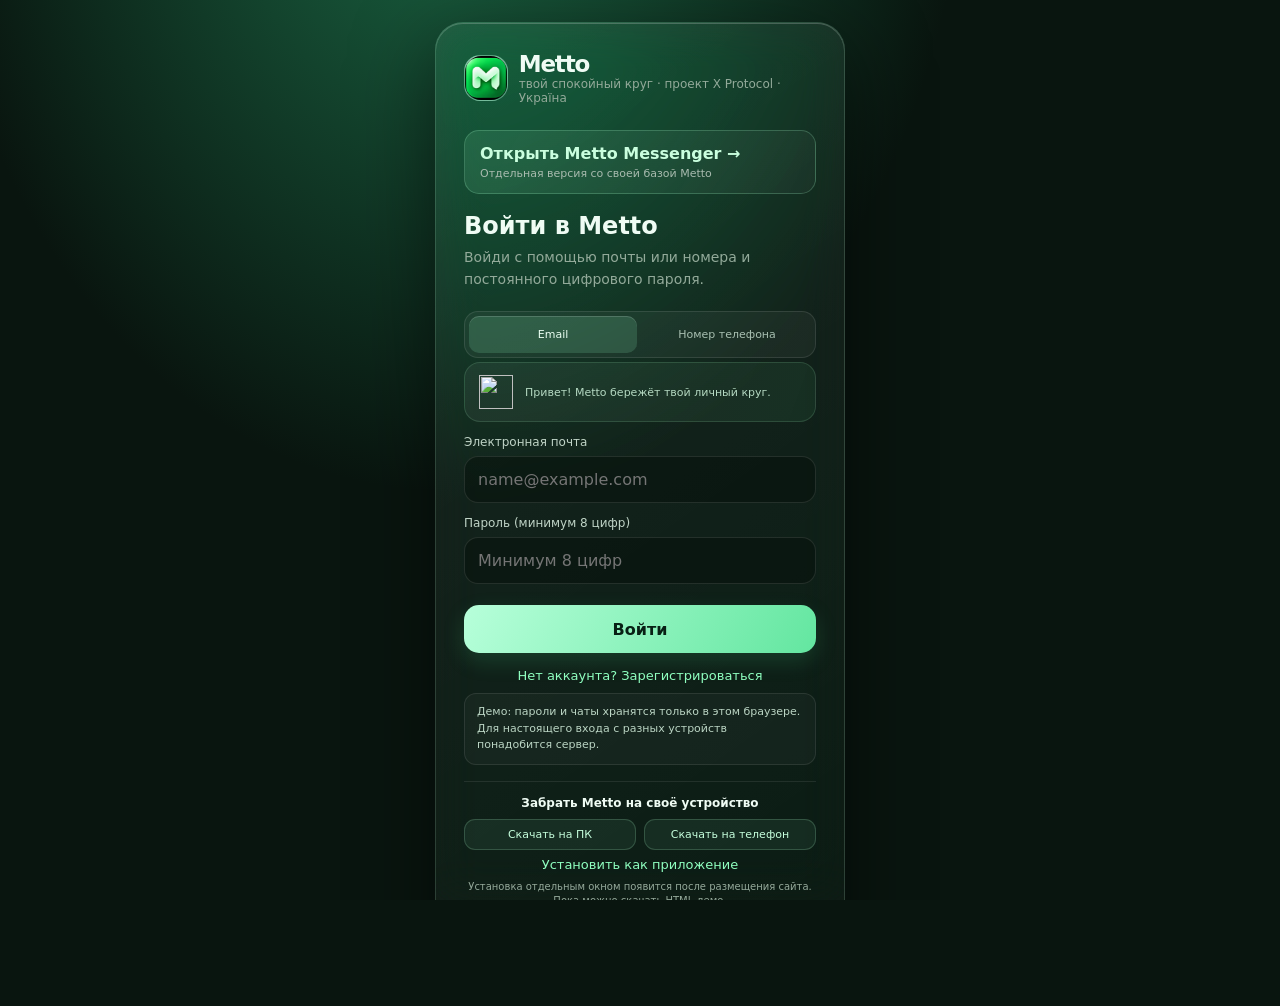
==== commit b71297d1: "Add standalone Metto cloud messenger" ====
--- a/index.html
+++ b/index.html
@@ -18,8 +18,8 @@
 .range-row{display:block;margin:18px 2px}.range-row span{display:flex;justify-content:space-between;color:#cfe5d5;font-size:11px;margin-bottom:9px}.range-row b{color:var(--green)}.range-row input{width:100%;accent-color:var(--green)}.light-theme .range-row span{color:#3d5a46}.light-theme .device-downloads{border-color:#385f4425}.light-theme .device-downloads>small{color:#65806c}.auth-wrap{overflow-y:auto;overscroll-behavior:contain}
 .rail-logo{padding:0;overflow:hidden;border:1px solid #b1ffdc55;cursor:pointer}.rail-logo img{width:100%;height:100%;object-fit:cover;border-radius:inherit}.modal{background:linear-gradient(145deg,#ffffff1e,#13231cdd 55%,#0c1913ed);backdrop-filter:blur(28px) saturate(145%);-webkit-backdrop-filter:blur(28px) saturate(145%);box-shadow:0 22px 70px #000b,inset 0 1px #ffffff35}.quick-row{display:flex;align-items:center;justify-content:space-between;gap:10px;padding:13px 2px;border-bottom:1px solid #ffffff12;font-size:13px}.quick-row button{border:1px solid #ffffff20;border-radius:11px;background:#ffffff10;padding:8px 10px;color:#bdffda;font-size:11px}.conversation{cursor:pointer;border-radius:12px;padding:4px}.conversation:hover{background:#ffffff0b}
 </style><link rel="stylesheet" href="./animations.css">
-</head><body>
-<section id="authView" class="auth-wrap"><form id="authForm" class="auth"><div class="brand"><div class="logo">M</div><div><b>Metto</b><small>твой спокойный круг · проект X Protocol · Україна</small></div></div><h1 id="authTitle">Войти в Metto</h1><p class="intro" id="authIntro">Войди в свой аккаунт, чтобы открыть список чатов.</p><div id="nameField" class="field hidden"><span>Как тебя зовут?</span><input id="nameInput" autocomplete="name" placeholder="Например, Алекс"></div><label class="field"><span>Электронная почта</span><input id="emailInput" type="email" autocomplete="email" required placeholder="name@example.com"></label><label class="field"><span>Пароль (минимум 8 цифр)</span><input id="passwordInput" type="password" minlength="8" pattern="[0-9]{8,}" inputmode="numeric" autocomplete="current-password" required placeholder="Минимум 8 цифр"></label><button class="primary" id="authSubmit">Войти</button><button class="switch" type="button" id="switchAuth">Нет аккаунта? Зарегистрироваться</button><div id="demo-note" class="demo-note">Войди с постоянным паролем из 8 или более цифр. Аккаунт хранится только в этом браузере.</div><div class="device-downloads"><b>Забрать Metto на своё устройство</b><div><button type="button" class="setting-action" id="downloadPC">Скачать на ПК</button><button type="button" class="setting-action" id="downloadPhone">Скачать на телефон</button></div><button type="button" class="switch" id="installApp">Установить как приложение</button><small>Установка отдельным окном появится после размещения сайта. Пока можно скачать HTML-демо.</small></div></form></section>
+<link rel="stylesheet" href="./mobile-layout.css?v=1"></head><body>
+<section id="authView" class="auth-wrap"><form id="authForm" class="auth"><div class="brand"><div class="logo">M</div><div><b>Metto</b><small>твой спокойный круг · проект X Protocol · Україна</small></div></div><a href="./metto-cloud.html" style="display:block;margin:0 0 18px;padding:13px 15px;border:1px solid #a8ffce38;border-radius:15px;background:linear-gradient(120deg,#91ffbf20,#ffffff08);color:#caffdf;text-decoration:none;font-weight:700">Открыть Metto Messenger →<small style="display:block;color:#a9bbaf;font-size:11px;font-weight:400;margin-top:4px">Отдельная версия со своей базой Metto</small></a><h1 id="authTitle">Войти в Metto</h1><p class="intro" id="authIntro">Войди в свой аккаунт, чтобы открыть список чатов.</p><div id="nameField" class="field hidden"><span>Как тебя зовут?</span><input id="nameInput" autocomplete="name" placeholder="Например, Алекс"></div><label class="field"><span>Электронная почта</span><input id="emailInput" type="email" autocomplete="email" required placeholder="name@example.com"></label><label class="field"><span>Пароль (минимум 8 цифр)</span><input id="passwordInput" type="password" minlength="8" pattern="[0-9]{8,}" inputmode="numeric" autocomplete="current-password" required placeholder="Минимум 8 цифр"></label><button class="primary" id="authSubmit">Войти</button><button class="switch" type="button" id="switchAuth">Нет аккаунта? Зарегистрироваться</button><div id="demo-note" class="demo-note">Войди с постоянным паролем из 8 или более цифр. Аккаунт хранится только в этом браузере.</div><div class="device-downloads"><b>Забрать Metto на своё устройство</b><div><button type="button" class="setting-action" id="downloadPC">Скачать на ПК</button><button type="button" class="setting-action" id="downloadPhone">Скачать на телефон</button></div><button type="button" class="switch" id="installApp">Установить как приложение</button><small>Установка отдельным окном появится после размещения сайта. Пока можно скачать HTML-демо.</small></div></form></section>
 <main id="appView" class="shell hidden"><aside class="rail"><button class="rail-logo" id="railProfile" title="Открыть профиль">M</button><button class="rail-btn active" title="Чаты">◉<small>Чаты</small></button><button class="rail-btn" data-toast="Каналы появятся в следующих версиях" title="Каналы">▰<small>Каналы</small></button><button class="rail-btn" data-toast="Звонки появятся в следующих версиях" title="Звонки">⌕<small>Позже</small></button><button class="rail-btn" id="earningsBtn" title="Заработок">◈<small>Заработок</small></button><button class="rail-btn" id="settingsBtn" title="Настройки">⚙<small>Настройки</small></button><button class="rail-btn" id="profileBtn" title="Профиль">♙<small>Профиль</small></button><button class="rail-btn" id="logout" title="Выйти">⇥<small>Выход</small></button></aside>
 <section class="side"><header class="side-head"><h1>Чаты</h1><button id="newChat" class="add" aria-label="Найти людей">＋</button></header><label class="search">⌕<input id="filterInput" placeholder="Чаты или @юзернейм" type="search"></label><div class="tabs"><button class="tab active" data-filter="all">Все</button><button class="tab" data-filter="personal">Личные</button><button class="tab" data-filter="groups">Группы</button></div><div class="chat-list" id="chatList"></div></section>
 <section class="pane" id="pane"><div class="welcome-pane" id="welcome"><div><div class="big">✧</div><h2>Добро пожаловать, <span id="welcomeName"></span></h2><p>Выбери чат слева или найди людей, чтобы начать новый разговор. Здесь нет ботов — только демонстрационные профили.</p></div></div><header class="pane-head hidden" id="chatHead"><button class="back" id="backBtn">‹</button><button class="conversation" id="conversationHead" style="border:0;background:none;text-align:left;color:inherit;cursor:pointer"></button><div class="head-actions"><button data-toast="Звонки пока доступны только в макете">⌕</button><button id="quickSettings" aria-label="Быстрые настройки">⋮</button></div></header><div class="messages hidden" id="messages"></div><form class="composer hidden" id="composer"><input id="messageInput" placeholder="Написать сообщение…" autocomplete="off"><button class="send" aria-label="Отправить">➤</button></form><aside class="profile-drawer" id="profileDrawer" aria-label="Профиль собеседника"></aside></section></main><div id="modalHost"></div><div id="toast" class="toast"></div>
@@ -125,7 +125,7 @@
  let autoOpened='';const searchBox=$('#filterInput');if(searchBox)searchBox.oninput=e=>{search=e.target.value.trim().toLocaleLowerCase('ru');renderChats();const term=search.replace(/^@/,'');const exact=defaultPeople.find(p=>p.username.toLocaleLowerCase('ru').replace(/^@/,'')===term);if(exact&&search.startsWith('@')&&autoOpened!==exact.id){const q=search;requestAnimationFrame(()=>{if(search===q&&current!==chats.find(c=>c.personId===exact.id)?.id){autoOpened=exact.id;startChat(exact.id)}})}else autoOpened=''};
  const oldRender=window.renderChats||renderChats;window.renderChats=function(){oldRender();const list=$('#chatList');if(!list)return;for(const row of list.querySelectorAll('[data-chat]')){const c=chats.find(x=>x.id===row.dataset.chat),av=row.querySelector('.avatar');if(c?.type==='channels'&&av)av.textContent='📣';else if(c?.type==='groups'&&av)av.textContent='👥'}if(!search)return;const term=search.replace(/^@/,'');const found=defaultPeople.filter(p=>(p.name+' '+p.username).toLocaleLowerCase('ru').includes(search)||p.username.toLocaleLowerCase('ru').replace(/^@/,'').includes(term));if(!found.length)return;list.insertAdjacentHTML('beforeend','<div class="search-people-heading">Люди Metto · демо</div>'+found.map(p=>`<article class="row person-search-result" data-user-result="${p.id}"><div class="avatar" style="--a:${p.a};--b:${p.b}">${p.emoji}</div><div class="meta"><div class="titleline"><span class="title">${esc(p.name)}</span></div><div class="previewline"><span class="preview">${esc(p.username)} · нажми, чтобы открыть чат</span></div></div></article>`).join(''));list.querySelectorAll('[data-user-result]').forEach(row=>row.onclick=()=>startChat(row.dataset.userResult))};
  // Creation menu for personal chats, groups and announcement channels.
- function showCreateMenu(){const host=document.createElement('div');host.className='modal-bg';host.innerHTML='<section class="modal"><div class="modal-top"><h2>Создать</h2><button class="close" data-close>×</button></div><div class="creation-grid"><button data-create="person"><span>🔎</span><span><b>Найти человека</b><small>Открыть демо-профиль по имени или юзернейму</small></span></button><button data-create="group"><span>👥</span><span><b>Создать группу</b><small>Несколько участников и общий чат</small></span></button><button data-create="channel"><span>📣</span><span><b>Создать канал</b><small>Демо-лента публикаций</small></span></button></div></section>';$('#modalHost').replaceChildren(host);window.MettoAnimations?.refresh(host);host.addEventListener('click',e=>{if(e.target===host||e.target.closest('[data-close]')){$('#modalHost').replaceChildren();return}const kind=e.target.closest('[data-create]')?.dataset.create;if(kind==='person'){showPeople();return}if(kind==='group'||kind==='channel')showEntityForm(kind)})}
+ function showCreateMenu(){const host=document.createElement('div');host.className='modal-bg';host.innerHTML='<section class="modal"><div class="modal-top"><h2>Создать</h2><button class="close" data-close>×</button></div><div class="creation-grid"><button data-create="person"><span>🔎</span><span><b>Найти человека</b><small>Поиск по юзернейму, телефону или почте</small></span></button><button data-create="group"><span>👥</span><span><b>Создать группу</b><small>Несколько участников и общий чат</small></span></button><button data-create="channel"><span>📣</span><span><b>Создать канал</b><small>Демо-лента публикаций</small></span></button></div></section>';$('#modalHost').replaceChildren(host);window.MettoAnimations?.refresh(host);host.addEventListener('click',e=>{if(e.target===host||e.target.closest('[data-close]')){$('#modalHost').replaceChildren();return}const kind=e.target.closest('[data-create]')?.dataset.create;if(kind==='person'){showPeople();return}if(kind==='group'||kind==='channel')showEntityForm(kind)})}
  function showEntityForm(kind){const group=kind==='group',people=defaultPeople;const host=document.createElement('div');host.className='modal-bg';host.innerHTML=`<form class="modal"><div class="modal-top"><h2>${group?'Новая группа':'Новый канал'}</h2><button class="close" type="button" data-close>×</button></div><label class="setting-help">Название<input name="title" maxlength="48" required placeholder="${group?'Например, Друзья':'Например, Новости'}" style="display:block;width:100%;box-sizing:border-box;margin-top:7px;padding:11px;border-radius:12px;border:1px solid #ffffff22;background:#ffffff0b;color:inherit"></label>${group?'<small class="setting-help">Добавь участников</small><div class="member-choices">'+people.map(p=>`<label><input type="checkbox" name="members" value="${p.id}"><span>${p.emoji} ${esc(p.name)} <small>${esc(p.username)}</small></span></label>`).join('')+'</div>':'<p class="setting-help">Канал будет демонстрационным и сохранится только в этом браузере.</p>'}<button class="setting-action" type="submit">${group?'Создать группу':'Создать канал'}</button><button class="setting-action" type="button" data-close>Отмена</button></form>`;$('#modalHost').replaceChildren(host);window.MettoAnimations?.refresh(host);host.addEventListener('click',e=>{if(e.target===host||e.target.closest('[data-close]'))$('#modalHost').replaceChildren()});host.querySelector('form').onsubmit=e=>{e.preventDefault();const fd=new FormData(e.currentTarget),title=String(fd.get('title')).trim(),members=group?[...fd.getAll('members')].map(String):[];if(group&&!members.length){toast('Выбери хотя бы одного участника');return}const id='c_'+Date.now()+'_'+Math.random().toString(16).slice(2);chats.unshift({id,personId:members[0]||defaultPeople[0].id,type:group?'groups':'channels',title,memberIds:members,messages:[]});save();$('#modalHost').replaceChildren();chooseFilter(group?'groups':'channels');openChat(id);toast(group?'Группа создана в демо':'Канал создан в демо')}}
  const newButton=$('#newChat');if(newButton)newButton.onclick=showCreateMenu;
  // Give the emoji/GIF workshop a live preview and native-emoji presets for desktop.
@@ -138,7 +138,7 @@
 
 
 
-<script src="./polls.js"></script><script src="./button-icons.js"></script><script src="./voice-circles.js"></script><script src="./profile-banners.js?v=29"></script><script src="./mello-stars.js?v=3"></script><script src="./mello-v1.js?v=32"></script><script src="./metto-enhancements.js?v=2"></script></body></html>
+<script src="./polls.js"></script><script src="./button-icons.js"></script><script src="./voice-circles.js"></script><script src="./profile-banners.js?v=30"></script><script src="./mello-stars.js?v=3"></script><script src="./mello-v1.js?v=32"></script><script src="./metto-enhancements.js?v=3"></script><script src="./metto-final-polish.js?v=4"></script><script src="./message-actions.js?v=2"></script></body></html>
 
 
 
--- a/mobile-layout.css
+++ b/mobile-layout.css
@@ -0,0 +1,59 @@
+/* Metto phone layout: one-hand navigation, safe areas, and compact chat panes. */
+@media (max-width: 600px) {
+  html, body { width:100%; min-width:0; height:100%; height:100dvh; overflow:hidden; overscroll-behavior:none; }
+  body { -webkit-tap-highlight-color:transparent; }
+  .shell { width:100%; height:100dvh; min-height:0; min-width:0; display:grid; grid-template-columns:minmax(0,1fr); grid-template-rows:minmax(0,1fr); border:0; }
+  .shell.servers-layout, .shell.servers-layout.chat-open { grid-template-columns:minmax(0,1fr); grid-template-rows:minmax(0,1fr); }
+  .rail {
+    position:fixed; z-index:8; inset:auto 0 0; height:calc(62px + env(safe-area-inset-bottom)); box-sizing:border-box;
+    display:flex; flex-direction:row; justify-content:space-around; align-items:center; gap:3px;
+    padding:4px 7px calc(4px + env(safe-area-inset-bottom)); border:0; border-top:1px solid var(--line);
+    background:#0d1a14f2; backdrop-filter:blur(18px) saturate(140%); -webkit-backdrop-filter:blur(18px) saturate(140%);
+  }
+  .rail-logo { display:none; }
+  .rail-btn { flex:1; width:auto; min-width:44px; min-height:46px; height:50px; gap:2px; border-radius:13px; font-size:19px; touch-action:manipulation; }
+  .rail-btn small { font-size:9px; line-height:1.1; }
+  .side { grid-column:1; grid-row:1; width:100%; min-width:0; min-height:0; height:100%; box-sizing:border-box; padding-bottom:calc(62px + env(safe-area-inset-bottom)); border:0; }
+  .shell.servers-layout .side { grid-column:1; grid-row:1; }
+  .side-head { padding:calc(12px + env(safe-area-inset-top)) 14px 8px; }
+  .side-head h1 { font-size:21px; }
+  .add { width:44px; height:44px; }
+  .search { min-height:46px; margin:4px 12px 10px; }
+  .search input { font-size:16px; }
+  .tabs { overflow-x:auto; scrollbar-width:none; padding-inline:10px; }
+  .tabs::-webkit-scrollbar { display:none; }
+  .tab { min-height:42px; min-width:62px; font-size:12px; }
+  .chat-list { min-height:0; padding:0 8px 14px; overscroll-behavior:contain; }
+  .row { min-height:72px; gap:12px; padding:9px; }
+  .avatar { width:49px; height:49px; }
+  .title { font-size:14px; }
+  .preview { font-size:12px; }
+  .pane { position:fixed; z-index:7; inset:0; width:100%; height:100dvh; min-height:0; box-sizing:border-box; padding-top:env(safe-area-inset-top); overscroll-behavior:contain; }
+  .shell.servers-layout .pane { grid-column:1; grid-row:1; }
+  .shell.chat-open .side, .shell.chat-open .rail { display:none; }
+  .shell.chat-open .pane { display:flex; }
+  .pane-head { flex:none; width:auto; height:58px; margin:0; padding:0 10px; border-radius:0 0 16px 16px; }
+  .back, .head-actions button { width:44px; height:44px; min-width:44px; }
+  .conversation { flex:1; min-width:0; }
+  .conversation strong { font-size:14px; }
+  .conversation small { max-width:55vw; overflow:hidden; white-space:nowrap; text-overflow:ellipsis; }
+  .head-actions { gap:3px; }
+  .messages { min-height:0; padding:14px 10px 12px; gap:9px; overscroll-behavior:contain; }
+  .bubble { max-width:88%; padding:10px 12px; font-size:15px; line-height:1.45; }
+  .composer { flex:none; width:auto; min-height:58px; box-sizing:border-box; gap:7px; margin:0; padding:8px 10px calc(8px + env(safe-area-inset-bottom)); }
+  .composer input { height:44px; min-width:0; font-size:16px; }
+  .composer-tool, .send { flex:none; width:44px; min-width:44px; height:44px; min-height:44px; touch-action:manipulation; }
+  .modal-bg { align-items:flex-end; padding:8px 8px calc(8px + env(safe-area-inset-bottom)); }
+  .modal-bg .modal { width:100%; max-width:none; max-height:88dvh; box-sizing:border-box; padding:18px 16px calc(18px + env(safe-area-inset-bottom)); border-radius:24px 24px 18px 18px; }
+  .metto-message-menu { max-height:70dvh; overflow:auto; }
+}
+
+@media (min-width:601px) and (max-width:760px) {
+  .shell.servers-layout .side { grid-column:2; grid-row:1; }
+  .shell.servers-layout .pane { grid-column:2; grid-row:1; }
+  .shell.servers-layout .server-rail, .shell.servers-layout .server-channels { display:none; }
+}
+
+@media (prefers-reduced-motion:reduce) {
+  .rail, .pane, .modal-bg .modal { scroll-behavior:auto; }
+}
